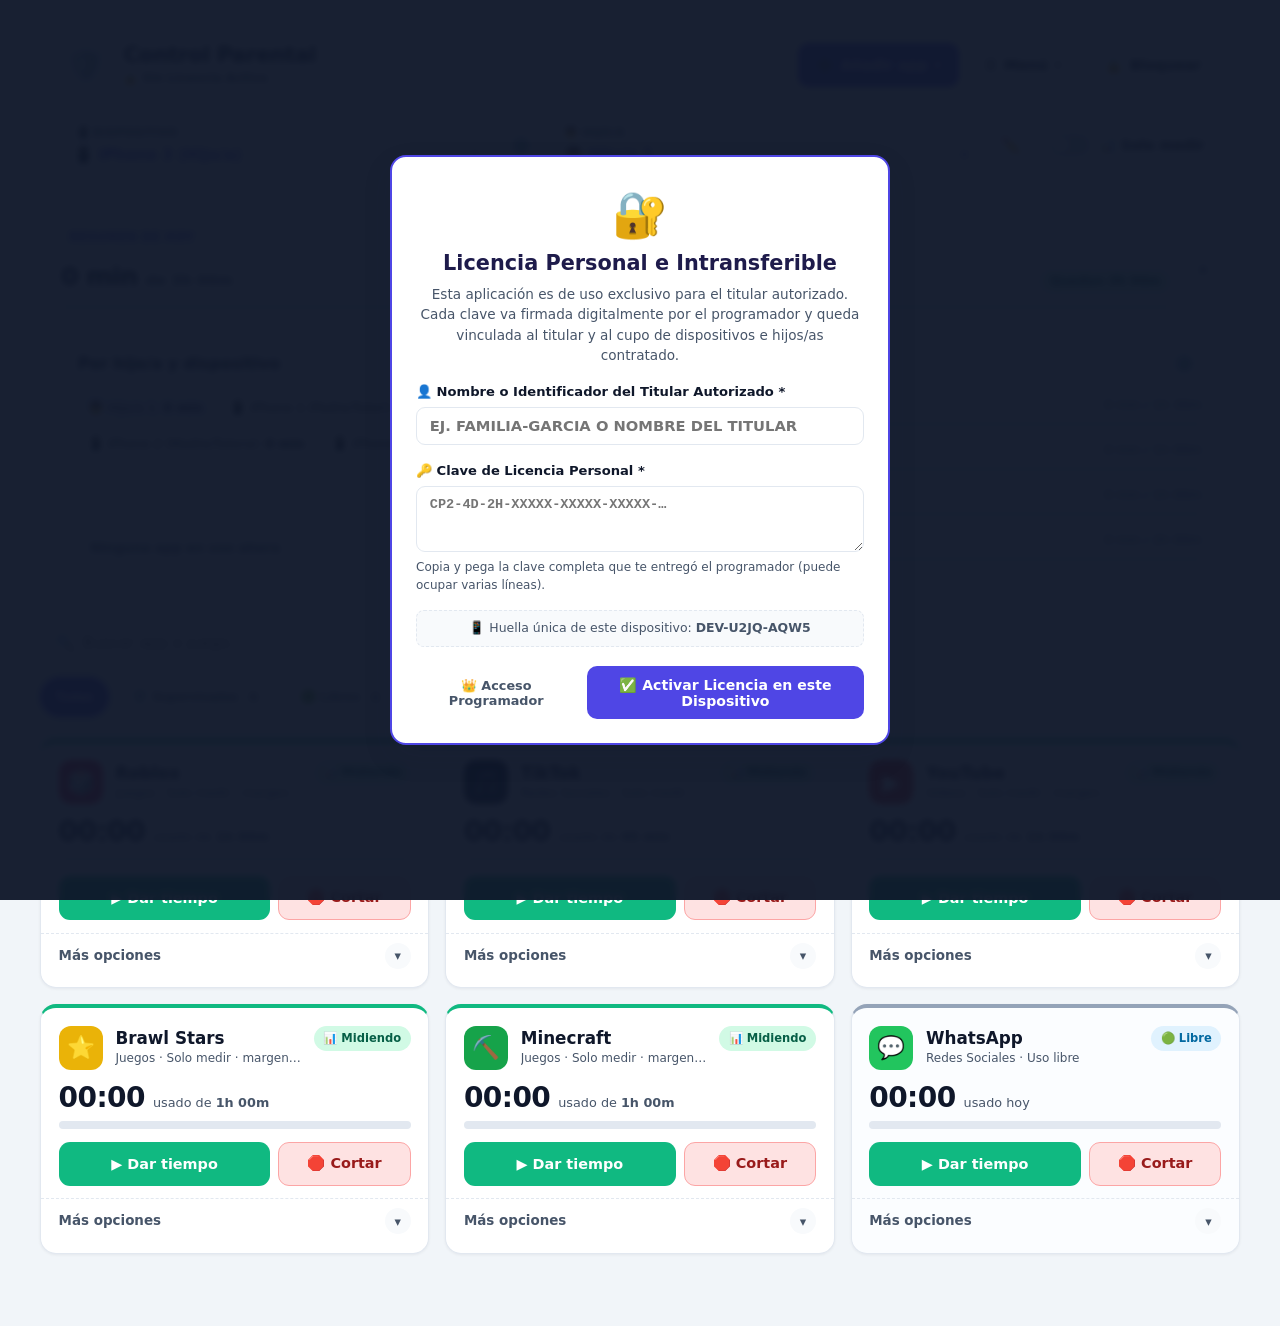
==== index.html @ 6cd36939 "Arquitectura 100% local: sin recursos externos, modo sin conexión y control de datos Co-Authored-By:" ====
<!DOCTYPE html>
<html lang="es">
<head>
  <meta charset="UTF-8" />
  <meta name="viewport" content="width=device-width, initial-scale=1.0, viewport-fit=cover" />
  <meta name="theme-color" content="#4f46e5" />
  <meta name="apple-mobile-web-app-capable" content="yes" />
  <meta name="apple-mobile-web-app-status-bar-style" content="black-translucent" />
  <meta name="apple-mobile-web-app-title" content="ControlParen" />
  <link rel="manifest" href="manifest.json" />
  <title>Control Parental — Gestión de Tiempo y Corte en Vivo Multi-Dispositivo</title>
  <!-- Sin fuentes ni recursos externos: la app no contacta con terceros al abrirse -->
  <link rel="stylesheet" href="styles.css" />
</head>
<body>
  <!-- PANTALLA DE BLOQUEO DE LICENCIA PERSONAL E INTRANSFERIBLE (Solo si no está activada) -->
  <div id="license-gate-overlay" class="modal-backdrop hidden" style="z-index: 500; background: rgba(15, 23, 42, 0.96);">
    <div class="modal-card" style="max-width: 500px; border: 2px solid #4f46e5;">
      <div style="text-align: center; margin-bottom: 1rem;">
        <div style="font-size: 2.8rem;">🔐</div>
        <h3 style="font-size: 1.3rem; color: #1e1b4b;">Licencia Personal e Intransferible</h3>
        <p class="subtitle" style="margin-top: 0.3rem;">
          Esta aplicación es de uso exclusivo para el titular autorizado. Cada clave va firmada digitalmente por el programador y queda vinculada al titular y al cupo de dispositivos e hijos/as contratado.
        </p>
      </div>

      <form id="form-activate-license">
        <div class="form-group">
          <label for="license-holder-input">👤 Nombre o Identificador del Titular Autorizado *</label>
          <input type="text" id="license-holder-input" required placeholder="Ej. FAMILIA-GARCIA o nombre del titular" style="font-weight: 700; text-transform: uppercase;" />
        </div>

        <div class="form-group">
          <label for="license-key-input">🔑 Clave de Licencia Personal *</label>
          <textarea id="license-key-input" required rows="3" placeholder="CP2-4D-2H-XXXXX-XXXXX-XXXXX-…" spellcheck="false" autocomplete="off" autocapitalize="characters" class="license-key-textarea"></textarea>
          <small class="help-text">Copia y pega la clave completa que te entregó el programador (puede ocupar varias líneas).</small>
        </div>

        <div class="license-device-id-box">
          <span>📱 Huella única de este dispositivo: <strong id="current-device-fingerprint">...</strong></span>
        </div>

        <p id="license-error-msg" class="error-text hidden" style="margin-top: 0.5rem; text-align: center;"></p>

        <div class="modal-actions" style="justify-content: space-between; margin-top: 1.2rem;">
          <button type="button" id="btn-open-dev-from-gate" class="btn btn-ghost btn-sm">👑 Acceso Programador</button>
          <button type="submit" class="btn btn-primary">✅ Activar Licencia en este Dispositivo</button>
        </div>
      </form>
    </div>
  </div>

  <!-- Alerta flotante cuando se acaba o se corta el tiempo -->
  <div id="alarm-banner" class="alarm-banner hidden">
    <div class="alarm-content">
      <span class="alarm-icon">⏰</span>
      <div>
        <strong id="alarm-title">¡Tiempo cortado!</strong>
        <p id="alarm-message">El tiempo asignado para esta aplicación ha finalizado.</p>
      </div>
    </div>
    <div class="alarm-actions">
      <button id="btn-alarm-bonus" class="btn btn-sm btn-light">+15 min extra</button>
      <button id="btn-alarm-dismiss" class="btn btn-sm btn-danger">Entendido</button>
    </div>
  </div>

  <div class="app-container">
    <!-- ===== CABECERA PRINCIPAL (marca + menús desplegables) ===== -->
    <header class="top-header">
      <div class="header-row">
        <div class="brand">
          <div class="brand-logo">🛡️</div>
          <div class="brand-text">
            <h1>Control Parental</h1>
            <span class="license-chip" id="license-status-pill">🔐 Licencia Activa</span>
          </div>
        </div>

        <div class="header-actions">
          <!-- Menú: Añadir apps -->
          <div class="dropdown">
            <button type="button" class="btn btn-primary dropdown-toggle" aria-haspopup="true" aria-expanded="false">
              <span>➕</span><span class="hide-xs">Añadir app</span><span class="caret">▾</span>
            </button>
            <div class="dropdown-menu" role="menu">
              <button type="button" id="btn-add-app" class="dropdown-item" role="menuitem">
                <span class="di-icon">➕</span>
                <span><strong>Añadir nueva app</strong><small>Cualquier app o juego, con margen propio</small></span>
              </button>
              <button type="button" id="btn-catalog" class="dropdown-item" role="menuitem">
                <span class="di-icon">🔥</span>
                <span><strong>Catálogo y tendencias</strong><small>Activa apps populares en un toque</small></span>
              </button>
            </div>
          </div>

          <!-- Menú: Familia y ajustes -->
          <div class="dropdown">
            <button type="button" class="btn btn-outline dropdown-toggle" aria-haspopup="true" aria-expanded="false" title="Familia, sincronización, licencias y guías">
              <span>☰</span><span class="hide-xs">Menú</span><span class="caret">▾</span>
            </button>
            <div class="dropdown-menu dropdown-menu-right" role="menu">
              <div class="dropdown-label">Familia</div>
              <button type="button" id="btn-manage-devices" class="dropdown-item" role="menuitem">
                <span class="di-icon">📲</span>
                <span><strong>Dispositivos</strong><small><span id="devices-count-badge">0/0</span> registrados</small></span>
              </button>
              <button type="button" id="child-profile-btn" class="dropdown-item" role="menuitem">
                <span class="di-icon">👦</span>
                <span><strong>Hijos/as y PIN parental</strong><small><span id="children-count-badge">1/1</span> perfiles</small></span>
              </button>
              <button type="button" id="btn-family-sync" class="dropdown-item" role="menuitem">
                <span class="di-icon">🔗</span>
                <span><strong>Sincronizar familia</strong><small><span id="sync-code-badge">Solo este dispositivo</span></small></span>
              </button>
              <button type="button" id="btn-privacy" class="dropdown-item" role="menuitem">
                <span class="di-icon">🔒</span>
                <span><strong>Privacidad y mis datos</strong><small>Copia de seguridad, importar o borrar</small></span>
              </button>
              <div class="dropdown-divider"></div>
              <div class="dropdown-label">Guías</div>
              <a href="GUIA-IPHONE-IPAD-PASO-A-PASO.html" class="dropdown-item" role="menuitem">
                <span class="di-icon">🍏</span><span><strong>Guía iPhone / iPad</strong></span>
              </a>
              <a href="GUIA-ANDROID-MOVILES-Y-TABLETS.html" class="dropdown-item" role="menuitem">
                <span class="di-icon">🤖</span><span><strong>Guía Android / Tablets</strong></span>
              </a>
              <div class="dropdown-divider"></div>
              <button type="button" id="btn-dev-license-panel" class="dropdown-item" role="menuitem">
                <span class="di-icon">👑</span>
                <span><strong>Licencias</strong><small>Panel del programador</small></span>
              </button>
            </div>
          </div>

          <!-- Modo Padre / Hijo (PIN) -->
          <button id="btn-lock-mode" type="button" class="btn btn-outline btn-lock" title="Bloquear el panel con PIN para que solo padre/madre/tutor pueda hacer cambios">
            <span id="lock-icon">🔓</span>
            <span id="lock-text" class="hide-xs">Bloquear</span>
          </button>
        </div>
      </div>

      <!-- Barra de contexto: quién usa qué dispositivo y modo global -->
      <div class="context-bar">
        <label class="context-field" title="Dispositivo en el que se está usando o registrando la actividad">
          <span class="context-label">📲 Dispositivo</span>
          <span class="select-wrap">
            <select id="active-device-select" class="context-select"></select>
          </span>
        </label>
        <button type="button" id="btn-quick-add-device" class="btn-icon context-icon-btn" title="Gestionar dispositivos de la familia" aria-label="Gestionar dispositivos">⚙️</button>

        <label class="context-field" title="Hijo o hija al que se le está dando el tiempo ahora">
          <span class="context-label">👦 Hijo/a</span>
          <span class="select-wrap">
            <select id="active-child-select" class="context-select"></select>
          </span>
        </label>
        <button type="button" id="btn-quick-manage-children" class="btn-icon context-icon-btn" title="Gestionar hijos/as y PIN parental" aria-label="Gestionar hijos/as">✏️</button>

        <button id="btn-silent-mode" type="button" class="mode-switch" role="switch" aria-checked="true" title="Alternar entre solo medir el tiempo o cortar automáticamente al llegar al margen">
          <span class="mode-switch-track"><span class="mode-switch-thumb"></span></span>
          <span class="mode-switch-text">
            <span id="silent-icon">📊</span>
            <span id="silent-text">Solo medir</span>
          </span>
        </button>
      </div>
    </header>

    <!-- ===== RESUMEN DE HOY (panel plegable) ===== -->
    <details class="panel summary-panel" id="summary-panel" open>
      <summary class="panel-summary">
        <div class="panel-summary-main">
          <span class="badge-tag">Resumen de hoy</span>
          <div class="panel-summary-metrics">
            <strong id="global-used-time" class="metric-value">0 min</strong>
            <span class="metric-of">de <span id="global-limit-time">3h 00m</span></span>
            <span id="global-remaining-time" class="remaining-chip">Quedan 3h 00m</span>
          </div>
          <div class="progress-track lg">
            <div id="global-progress-bar" class="progress-fill" style="width: 0%"></div>
          </div>
        </div>
        <span class="panel-chevron" aria-hidden="true">▾</span>
      </summary>

      <div class="panel-body summary-grid">
        <div class="summary-card">
          <div class="summary-header">
            <h2>Por hijo/a y dispositivo</h2>
            <button id="btn-edit-global-limit" class="btn-icon" title="Configurar margen diario global" aria-label="Configurar margen diario">⚙️</button>
          </div>
          <div class="device-breakdown-pills" id="global-devices-breakdown"></div>
          <div class="summary-footer">
            <span id="active-timers-indicator" class="status-pill">Ninguna app en uso ahora</span>
            <button id="btn-reset-day" class="btn-link">🔄 Reiniciar contadores de hoy</button>
          </div>
        </div>

        <div class="summary-card">
          <div class="summary-header">
            <h2>Por categoría</h2>
            <button id="btn-edit-categories" class="btn-icon" title="Editar márgenes por categoría" aria-label="Editar márgenes por categoría">⚙️</button>
          </div>
          <div id="category-bars-container" class="category-bars"></div>
        </div>
      </div>
    </details>

    <!-- Barra de Filtros y Búsqueda -->
    <section class="toolbar">
      <div class="search-box">
        <span aria-hidden="true">🔍</span>
        <input type="search" id="search-input" placeholder="Buscar app o juego..." aria-label="Buscar app o juego" />
      </div>

      <div class="category-tabs" id="category-tabs" role="tablist">
        <button class="tab-btn active" data-category="all">Todas</button>
        <button class="tab-btn" data-category="controlled">🛡️ Supervisadas <span class="tab-count" id="count-controlled">0</span></button>
        <button class="tab-btn" data-category="uncontrolled">🟢 Libres <span class="tab-count" id="count-uncontrolled">0</span></button>
        <button class="tab-btn" data-category="Juegos">🎮 Juegos</button>
        <button class="tab-btn" data-category="Redes Sociales">💬 Redes</button>
        <button class="tab-btn" data-category="Videos">📺 Vídeos</button>
        <button class="tab-btn" data-category="Educación">📚 Educación</button>
      </div>
    </section>

    <!-- Cuadrícula de Aplicaciones y Juegos -->
    <main id="apps-grid" class="apps-grid">
      <!-- Tarjetas generadas dinámicamente -->
    </main>
  </div>

  <!-- MODAL: Gestionar Todos los Dispositivos de la Familia (Ej. 3 iPhones y 6 iPads) -->
  <div id="modal-devices" class="modal-backdrop hidden">
    <div class="modal-card modal-lg">
      <div class="modal-header">
        <div>
          <h3>📲 Dispositivos de la Familia (iPhones, iPads, Tablets y PCs)</h3>
          <p class="subtitle">Añade todos los dispositivos susceptibles de ser utilizados en casa (por ejemplo, 3 iPhones y 6 iPads) para medir y cortar el tiempo en cualquiera de ellos.</p>
        </div>
        <button class="modal-close" data-close="modal-devices">✕</button>
      </div>

      <form id="form-add-device" class="form-row" style="align-items: flex-end; margin-bottom: 1rem;">
        <div class="form-group flex-1" style="margin-bottom:0;">
          <label for="new-device-name">Nombre del nuevo dispositivo</label>
          <input type="text" id="new-device-name" required placeholder="Ej. Móvil Samsung, Tablet Xiaomi, iPad 4, iPhone..." />
        </div>
        <div class="form-group" style="width: 210px; margin-bottom:0;">
          <label for="new-device-type">Tipo de Dispositivo</label>
          <select id="new-device-type">
            <option value="iPad">📲 iPad (Apple)</option>
            <option value="iPhone">📱 iPhone (Apple)</option>
            <option value="Móvil Android">🤖 Móvil Android (Samsung, Xiaomi...)</option>
            <option value="Tablet Android">📲 Tablet Android (Lenovo, Samsung...)</option>
            <option value="PC">💻 Ordenador / Chromebook</option>
          </select>
        </div>
        <button type="submit" class="btn btn-primary">➕ Añadir Dispositivo</button>
      </form>

      <div style="margin-bottom: 0.75rem;">
        <button type="button" id="btn-preset-3iphone-6ipad" class="btn btn-sm btn-secondary">
          ⚡ Cargar plantilla rápida: 3 iPhones + 6 iPads (9 dispositivos)
        </button>
      </div>

      <div id="devices-manager-list" class="catalog-list" style="max-height: 45vh;">
        <!-- Renderizado por JS -->
      </div>

      <div class="modal-actions">
        <button type="button" class="btn btn-primary" data-close="modal-devices">Listo</button>
      </div>
    </div>
  </div>

  <!-- MODAL: Catálogo de Apps y Nuevas Aplicaciones en Tendencia -->
  <div id="modal-catalog" class="modal-backdrop hidden">
    <div class="modal-card modal-lg">
      <div class="modal-header">
        <div>
          <h3>🔥 Catálogo de Aplicaciones y Nuevas Tendencias</h3>
          <p class="subtitle">Activa las aplicaciones que usen tus hijos o añade en el acto cualquier <strong>nueva aplicación o juego que se ponga de moda</strong>.</p>
        </div>
        <button class="modal-close" data-close="modal-catalog">✕</button>
      </div>

      <!-- Formulario directo para añadir cualquier nueva app en tendencia sin salir del catálogo -->
      <form id="form-quick-trend-app" style="background:#eef2ff; border:1px solid #c7d2fe; padding:0.85rem 1rem; border-radius:12px; margin-bottom:1rem;">
        <label style="color:#1e1b4b; display:block; margin-bottom:0.4rem;">🚀 ¿Ha salido una nueva App o Juego en tendencia? Añádelo aquí al instante:</label>
        <div class="form-row" style="flex-wrap:wrap; align-items:center;">
          <input type="text" id="trend-app-name" class="flex-1" required placeholder="Nombre de la nueva app o juego en tendencia..." style="background:#fff; min-width:180px;" />
          <input type="text" id="trend-app-icon" value="🔥" maxlength="4" style="width:60px; text-align:center; background:#fff;" title="Icono o Emoji" />
          <select id="trend-app-cat" style="background:#fff;">
            <option value="Juegos">🎮 Juegos</option>
            <option value="Redes Sociales">💬 Redes Sociales</option>
            <option value="Videos">📺 Videos / Streaming</option>
            <option value="Educación">📚 Educación / Otros</option>
          </select>
          <input type="number" id="trend-app-limit" value="60" min="5" max="720" style="width:85px; background:#fff;" title="Margen en minutos" />
          <button type="submit" class="btn btn-primary">➕ Añadir Tendencia</button>
        </div>
      </form>

      <div id="catalog-list" class="catalog-list">
        <!-- Generado dinámicamente por JS -->
      </div>

      <div class="modal-actions">
        <button type="button" class="btn btn-outline" id="btn-catalog-custom">⚙️ Añadir con opciones avanzadas</button>
        <button type="button" class="btn btn-primary" data-close="modal-catalog">Listo</button>
      </div>
    </div>
  </div>

  <!-- MODAL: Agregar / Editar Aplicación (incluyendo Nuevas Apps en Tendencia) -->
  <div id="modal-app" class="modal-backdrop hidden">
    <div class="modal-card">
      <div class="modal-header">
        <h3 id="modal-app-title">Añadir Aplicación o Nueva Tendencia</h3>
        <button class="modal-close" data-close="modal-app">✕</button>
      </div>

      <form id="form-app">
        <input type="hidden" id="app-id-input" />

        <!-- Plantillas rápidas de apps populares y en tendencia -->
        <div id="quick-presets-section" class="form-group">
          <label>🔥 Apps populares y en tendencia (o escribe debajo cualquier app nueva)</label>
          <div class="preset-chips" id="preset-chips">
            <button type="button" class="chip" data-name="TikTok" data-cat="Redes Sociales" data-icon="🎵" data-color="#0f172a">🎵 TikTok</button>
            <button type="button" class="chip" data-name="Roblox" data-cat="Juegos" data-icon="🎲" data-color="#e11d48">🎲 Roblox</button>
            <button type="button" class="chip" data-name="YouTube" data-cat="Videos" data-icon="▶️" data-color="#dc2626">▶️ YouTube</button>
            <button type="button" class="chip" data-name="Brawl Stars" data-cat="Juegos" data-icon="⭐" data-color="#eab308">⭐ Brawl Stars</button>
            <button type="button" class="chip" data-name="WhatsApp" data-cat="Redes Sociales" data-icon="💬" data-color="#22c55e">💬 WhatsApp</button>
            <button type="button" class="chip" data-name="Instagram" data-cat="Redes Sociales" data-icon="📸" data-color="#db2777">📸 Instagram</button>
            <button type="button" class="chip" data-name="Minecraft" data-cat="Juegos" data-icon="⛏️" data-color="#16a34a">⛏️ Minecraft</button>
            <button type="button" class="chip" data-name="Fortnite" data-cat="Juegos" data-icon="🏆" data-color="#7c3aed">🏆 Fortnite</button>
            <button type="button" class="chip" data-name="Clash Royale" data-cat="Juegos" data-icon="👑" data-color="#2563eb">👑 Clash Royale</button>
            <button type="button" class="chip" data-name="Stumble Guys" data-cat="Juegos" data-icon="🏃" data-color="#f97316">🏃 Stumble Guys</button>
            <button type="button" class="chip" data-name="Pokémon TCG Pocket" data-cat="Juegos" data-icon="🃏" data-color="#eab308">🃏 Pokémon Pocket</button>
            <button type="button" class="chip" data-name="Snapchat" data-cat="Redes Sociales" data-icon="👻" data-color="#ca8a04">👻 Snapchat</button>
            <button type="button" class="chip" data-name="BeReal" data-cat="Redes Sociales" data-icon="📷" data-color="#1e293b">📷 BeReal</button>
            <button type="button" class="chip" data-name="CapCut" data-cat="Videos" data-icon="✂️" data-color="#0f172a">✂️ CapCut</button>
            <button type="button" class="chip" data-name="Twitch" data-cat="Videos" data-icon="🟣" data-color="#9333ea">🟣 Twitch</button>
            <button type="button" class="chip" data-name="Kick" data-cat="Videos" data-icon="🟢" data-color="#16a34a">🟢 Kick</button>
            <button type="button" class="chip" data-name="Discord" data-cat="Redes Sociales" data-icon="🎧" data-color="#4f46e5">🎧 Discord</button>
            <button type="button" class="chip" data-name="Netflix" data-cat="Videos" data-icon="🎬" data-color="#b91c1c">🎬 Netflix</button>
          </div>
        </div>

        <div class="form-row">
          <div class="form-group flex-1">
            <label for="app-name-input">Nombre de la App o Juego (cualquier app existente o nueva) *</label>
            <input type="text" id="app-name-input" required placeholder="Escribe el nombre de cualquier aplicación..." />
          </div>
          <div class="form-group" style="width: 110px;">
            <label for="app-icon-input">Icono / Emoji</label>
            <input type="text" id="app-icon-input" value="🔥" maxlength="4" style="text-align:center; font-size: 1.25rem;" />
          </div>
        </div>

        <div class="form-row">
          <div class="form-group flex-1">
            <label for="app-category-input">Categoría</label>
            <select id="app-category-input">
              <option value="Juegos">🎮 Juegos</option>
              <option value="Redes Sociales">💬 Redes Sociales</option>
              <option value="Videos">📺 Videos y Streaming</option>
              <option value="Educación">📚 Educación / Otros</option>
            </select>
          </div>
          <div class="form-group" style="width: 110px;">
            <label for="app-color-input">Color</label>
            <input type="color" id="app-color-input" value="#4f46e5" />
          </div>
        </div>

        <!-- Selector de si se controla o no -->
        <div class="form-group">
          <label>Modo de Supervisión para esta App</label>
          <div class="control-mode-selector">
            <label class="mode-option">
              <input type="radio" name="app-controlled-mode" id="mode-controlled-yes" value="true" checked />
              <div>
                <strong>🛡️ Supervisar con margen de tiempo</strong>
                <span>Permite medir, fijar margen (ej. 1h) y cortar cuando quieras (ej. a los 40m)</span>
              </div>
            </label>
            <label class="mode-option">
              <input type="radio" name="app-controlled-mode" id="mode-controlled-no" value="false" />
              <div>
                <strong>🟢 Uso libre (solo medir tiempo)</strong>
                <span>Mide el tiempo informativo sin aplicar cortes</span>
              </div>
            </label>
          </div>
        </div>

        <div class="form-group" id="limit-field-wrapper">
          <label for="app-limit-input">Margen de Tiempo Diario Inicial (en minutos) *</label>
          <div class="limit-input-group">
            <input type="number" id="app-limit-input" min="1" max="720" step="1" value="60" required />
            <div class="quick-time-btns">
              <button type="button" class="btn-pill" data-mins="15">15m</button>
              <button type="button" class="btn-pill" data-mins="30">30m</button>
              <button type="button" class="btn-pill" data-mins="40">40m</button>
              <button type="button" class="btn-pill" data-mins="45">45m</button>
              <button type="button" class="btn-pill" data-mins="60">1h (60m)</button>
              <button type="button" class="btn-pill" data-mins="90">1h 30m</button>
              <button type="button" class="btn-pill" data-mins="120">2h</button>
            </div>
          </div>
        </div>

        <div class="form-group">
          <label for="app-notes-input">Notas o reglas familiares para esta app (opcional)</label>
          <input type="text" id="app-notes-input" placeholder="Ej. Nueva app en tendencia / Solo tras terminar tareas" />
        </div>

        <div class="modal-actions">
          <button type="button" class="btn btn-ghost" data-close="modal-app">Cancelar</button>
          <button type="submit" class="btn btn-primary">Guardar Aplicación</button>
        </div>
      </form>
    </div>
  </div>

  <!-- MODAL: Configurar Límites de Categorías y Global -->
  <div id="modal-limits" class="modal-backdrop hidden">
    <div class="modal-card">
      <div class="modal-header">
        <h3>Configurar Márgenes Diarios Globales y por Categoría</h3>
        <button class="modal-close" data-close="modal-limits">✕</button>
      </div>

      <form id="form-limits">
        <div class="form-group">
          <label for="global-limit-input">🌐 Margen Total Diario de Referencia (minutos)</label>
          <input type="number" id="global-limit-input" min="15" max="1440" step="15" required />
        </div>

        <hr class="divider" />
        <p class="section-desc">Márgenes diarios por categoría (en minutos):</p>

        <div class="form-row">
          <div class="form-group flex-1">
            <label for="cat-limit-juegos">🎮 Juegos (min)</label>
            <input type="number" id="cat-limit-juegos" min="0" max="1440" step="15" required />
          </div>
          <div class="form-group flex-1">
            <label for="cat-limit-redes">💬 Redes Sociales (min)</label>
            <input type="number" id="cat-limit-redes" min="0" max="1440" step="15" required />
          </div>
        </div>

        <div class="form-row">
          <div class="form-group flex-1">
            <label for="cat-limit-videos">📺 Videos y Streaming (min)</label>
            <input type="number" id="cat-limit-videos" min="0" max="1440" step="15" required />
          </div>
          <div class="form-group flex-1">
            <label for="cat-limit-educacion">📚 Educación / Otros (min)</label>
            <input type="number" id="cat-limit-educacion" min="0" max="1440" step="15" required />
          </div>
        </div>

        <div class="modal-actions">
          <button type="button" class="btn btn-ghost" data-close="modal-limits">Cancelar</button>
          <button type="submit" class="btn btn-primary">Guardar Márgenes</button>
        </div>
      </form>
    </div>
  </div>

  <!-- MODAL: Perfiles de Hijos/as Autorizados (1 o varios hijos según licencia) y PIN Parental -->
  <div id="modal-profile" class="modal-backdrop hidden">
    <div class="modal-card modal-lg">
      <div class="modal-header">
        <div>
          <h3>👦👧 Hijos/as Autorizados en la Licencia y PIN Parental</h3>
          <p class="subtitle">Si tienes uno o varios hijos en casa, selecciona o añade a cada hijo/a (según el cupo contratado en tu licencia) para saber exactamente <strong>a quién le estás dejando el tiempo de juego o acceso</strong>.</p>
        </div>
        <button class="modal-close" data-close="modal-profile">✕</button>
      </div>

      <!-- Cupo de hijos de la licencia -->
      <div id="children-quota-banner" style="background:#eef2ff; border:1px solid #c7d2fe; border-radius:10px; padding:0.65rem 0.9rem; margin-bottom:0.9rem; font-size:0.86rem; color:#1e1b4b;">
        <!-- Renderizado por JS -->
      </div>

      <!-- Lista de hijos/as registrados en la familia -->
      <div id="children-manager-list" class="catalog-list" style="max-height: 220px; margin-bottom: 1rem;">
        <!-- Renderizado por JS -->
      </div>

      <form id="form-profile" style="background:#f8fafc; border:1px solid #e2e8f0; border-radius:12px; padding:0.9rem;">
        <input type="hidden" id="profile-child-id-input" />
        <label id="form-profile-mode-title" style="color:#1e293b; font-weight:700; display:block; margin-bottom:0.5rem;">✏️ Editar Hijo/a Seleccionado o Añadir Nuevo Hijo/a:</label>
        <div class="form-row">
          <div class="form-group flex-1">
            <label for="profile-name-input">Nombre del hijo o hija *</label>
            <input type="text" id="profile-name-input" required placeholder="Ej. Mateo, Sofía, Lucas..." />
          </div>
          <div class="form-group" style="width: 140px;">
            <label for="profile-age-input">Edad (opcional)</label>
            <input type="text" id="profile-age-input" placeholder="Cualquier edad" />
          </div>
        </div>

        <div class="form-group">
          <label>Icono / Avatar del hijo o hija</label>
          <div class="avatar-picker" id="avatar-picker">
            <button type="button" class="avatar-opt selected" data-avatar="👦">👦</button>
            <button type="button" class="avatar-opt" data-avatar="👧">👧</button>
            <button type="button" class="avatar-opt" data-avatar="🧒">🧒</button>
            <button type="button" class="avatar-opt" data-avatar="👶">👶</button>
            <button type="button" class="avatar-opt" data-avatar="🧑">🧑</button>
            <button type="button" class="avatar-opt" data-avatar="🚀">🚀</button>
          </div>
        </div>

        <div class="form-group">
          <label for="profile-pin-input">PIN Parental de Padre/Madre/Tutor (4 dígitos)</label>
          <input type="password" id="profile-pin-input" maxlength="4" pattern="\d{4}" placeholder="1234" required />
          <small class="help-text">Protege la aplicación para que ninguno de los hijos pueda quitar un corte ni cambiar márgenes.</small>
        </div>

        <div class="modal-actions" style="justify-content: space-between; flex-wrap: wrap;">
          <button type="button" id="btn-new-child-profile" class="btn btn-secondary">➕ Añadir Otro Hijo/a</button>
          <div style="display:flex; gap:0.5rem;">
            <button type="button" class="btn btn-ghost" data-close="modal-profile">Cerrar</button>
            <button type="submit" class="btn btn-primary">💾 Guardar Hijo/a y PIN</button>
          </div>
        </div>
      </form>
    </div>
  </div>

  <!-- MODAL: Ingresar PIN Parental -->
  <div id="modal-pin" class="modal-backdrop hidden">
    <div class="modal-card modal-sm">
      <div class="modal-header">
        <h3>🔒 Desbloquear Modo Padre/Madre</h3>
        <button class="modal-close" data-close="modal-pin">✕</button>
      </div>
      <form id="form-pin">
        <p class="section-desc">Ingresa tu PIN parental de 4 dígitos para modificar tiempos, cortar o desbloquear.</p>
        <div class="form-group">
          <input type="password" id="unlock-pin-input" maxlength="4" placeholder="••••" class="pin-display-input" required />
          <p id="pin-error-msg" class="error-text hidden">PIN incorrecto. Intenta de nuevo.</p>
        </div>
        <div class="modal-actions">
          <button type="button" class="btn btn-ghost" data-close="modal-pin">Cancelar</button>
          <button type="submit" class="btn btn-primary">Desbloquear</button>
        </div>
      </form>
    </div>
  </div>

  <!-- MODAL: Sincronización Familiar Multi-Dispositivo (Todos los iPhones e iPads de la casa) -->
  <div id="modal-family-sync" class="modal-backdrop hidden">
    <div class="modal-card modal-lg">
      <div class="modal-header">
        <div>
          <h3>👨‍👩‍👧‍👦 Conectar Todos los iPhones, iPads y Dispositivos de la Familia</h3>
          <p class="subtitle">Sincroniza en tiempo real todos los dispositivos de tu familia. Todo lo que se envía va <strong>cifrado de extremo a extremo</strong> (AES-256-GCM) con vuestro código familiar.</p>
        </div>
        <button class="modal-close" data-close="modal-family-sync">✕</button>
      </div>

      <div class="sync-box-panel">
        <div class="form-group">
          <label for="family-sync-code-input">🔑 Código secreto de tu familia (el mismo en todos los dispositivos de casa)</label>
          <div class="form-row" style="align-items:center; flex-wrap:wrap;">
            <input type="text" id="family-sync-code-input" class="flex-1" placeholder="Pulsa 🎲 para crear uno seguro" autocomplete="off" spellcheck="false" style="font-weight:700; text-transform:uppercase; font-family:monospace; min-width:200px;" />
            <button type="button" id="btn-generate-sync-code" class="btn btn-secondary" title="Crear un código aleatorio imposible de adivinar">🎲 Generar código seguro</button>
            <button type="button" id="btn-copy-sync-code" class="btn btn-ghost" title="Copiar el código para escribirlo en los demás dispositivos">📋 Copiar</button>
          </div>
          <div id="sync-code-strength" class="sync-strength"></div>
          <div class="form-row" style="align-items:center; flex-wrap:wrap; margin-top:0.35rem;">
            <button type="button" id="btn-save-sync-code" class="btn btn-primary">🔗 Conectar este dispositivo</button>
            <button type="button" id="btn-sync-now" class="btn btn-secondary">🔄 Sincronizar ahora</button>
            <button type="button" id="btn-disconnect-sync" class="btn btn-ghost">⏏️ Desconectar</button>
          </div>
          <small class="help-text" id="sync-status-msg">Los dispositivos con el mismo código comparten los tiempos y reciben los cortes al instante. Nadie sin el código puede leer ni enviar datos (tampoco el programador).</small>

          <details class="sync-advanced">
            <summary>⚙️ Servidor de retransmisión (opcional, avanzado)</summary>
            <p class="help-text">La sincronización es <strong>opcional y la gestionáis vosotros</strong>. Los mensajes, siempre cifrados, pasan por un servidor de retransmisión efímero compatible con <em>ntfy</em> (por defecto el servicio público y gratuito <code>https://ntfy.sh</code>, que borra los mensajes en unas horas). Si lo preferís, podéis usar vuestro propio servidor ntfy. Ningún dato pasa por servidores del programador.</p>
            <div class="form-row" style="align-items:center; flex-wrap:wrap;">
              <input type="url" id="sync-relay-input" class="flex-1" placeholder="https://ntfy.sh" autocomplete="off" spellcheck="false" style="min-width:200px;" />
              <button type="button" id="btn-save-relay" class="btn btn-secondary">Guardar servidor</button>
            </div>
            <small class="help-text">Debe empezar por <code>https://</code>. Todos los dispositivos de la familia deben usar el mismo servidor.</small>
          </details>
        </div>

        <hr class="divider" />

        <div class="form-group">
          <label>⚡ Enlaces de Automatización para cada iPhone o iPad</label>
          <p class="help-text">Selecciona la aplicación y el dispositivo concreto (por ejemplo, <em>iPad 1</em>, <em>iPad 2</em>, <em>iPhone Hijo</em>...) para obtener su enlace directo de inicio y parada automática:</p>
          <div class="form-row" style="margin-top:0.4rem;">
            <select id="shortcut-app-select" class="flex-1"></select>
            <select id="shortcut-device-select" style="width:190px;"></select>
          </div>
          <div class="shortcut-urls-box">
            <div class="shortcut-url-item">
              <span>▶️ <strong>Al abrir la app en ese dispositivo:</strong></span>
              <input type="text" id="shortcut-url-start" readonly onclick="this.select()" />
            </div>
            <div class="shortcut-url-item">
              <span>⏹️ <strong>Al cerrar la app en ese dispositivo:</strong></span>
              <input type="text" id="shortcut-url-stop" readonly onclick="this.select()" />
            </div>
          </div>
        </div>
      </div>

      <div class="modal-actions">
        <button type="button" class="btn btn-primary" data-close="modal-family-sync">Listo</button>
      </div>
    </div>
  </div>

  <!-- MODAL: Privacidad y datos (los datos son 100% del usuario y viven en su dispositivo) -->
  <div id="modal-privacy" class="modal-backdrop hidden">
    <div class="modal-card modal-lg">
      <div class="modal-header">
        <div>
          <h3>🔒 Privacidad y mis datos</h3>
          <p class="subtitle">Esta app es completamente tuya y funciona en tus dispositivos.</p>
        </div>
        <button class="modal-close" data-close="modal-privacy">✕</button>
      </div>

      <ul class="privacy-list">
        <li>📱 <strong>Todo se guarda solo en este dispositivo</strong> (almacenamiento interno del navegador): perfiles de hijos/as, tiempos, márgenes y configuración.</li>
        <li>🚫 <strong>Sin cuentas, sin servidores del programador, sin publicidad ni analíticas.</strong> El programador no recibe, no almacena y no puede ver ningún dato tuyo.</li>
        <li>🔗 <strong>Sincronización opcional y bajo tu control:</strong> solo si la activas, y siempre cifrada con el código secreto de tu familia a través de un canal de retransmisión efímero que tú eliges.</li>
        <li>✈️ <strong>Funciona sin conexión</strong> una vez instalada en la pantalla de inicio.</li>
        <li>🧹 <strong>Tú decides:</strong> puedes guardar una copia, pasarla a otro dispositivo o borrarlo todo cuando quieras. Si borras los datos del navegador sin copia, no se pueden recuperar (nadie más los tiene).</li>
      </ul>

      <div class="privacy-actions">
        <div class="privacy-action">
          <strong>💾 Guardar copia de seguridad</strong>
          <small>Descarga un archivo con todos tus datos para guardarlo donde quieras.</small>
          <button type="button" id="btn-export-data" class="btn btn-primary">Descargar copia</button>
        </div>
        <div class="privacy-action">
          <strong>📥 Restaurar una copia</strong>
          <small>Carga un archivo de copia guardado antes (sustituye los datos de este dispositivo).</small>
          <label class="btn btn-secondary file-btn">Elegir archivo…<input type="file" id="input-import-data" accept=".json,application/json" hidden /></label>
        </div>
        <div class="privacy-action danger">
          <strong>🗑️ Borrar todos los datos de este dispositivo</strong>
          <small>Elimina perfiles, tiempos, configuración y licencia de este dispositivo.</small>
          <button type="button" id="btn-wipe-data" class="btn btn-danger">Borrar todo</button>
        </div>
      </div>
      <p id="privacy-status" class="help-text" style="margin-top:0.75rem;"></p>

      <div class="modal-actions">
        <button type="button" class="btn btn-primary" data-close="modal-privacy">Listo</button>
      </div>
    </div>
  </div>

  <!-- MODAL: PANEL DEL PROGRAMADOR — Estado de la licencia (las claves se generan fuera de la app) -->
  <div id="modal-dev-licenses" class="modal-backdrop hidden">
    <div class="modal-card modal-lg">
      <div class="modal-header">
        <div>
          <h3>👑 Panel del Programador — Licencias</h3>
          <p class="subtitle">Consulta el estado de la licencia de este dispositivo. Las claves firmadas se crean con tu herramienta privada.</p>
        </div>
        <button class="modal-close" data-close="modal-dev-licenses">✕</button>
      </div>

      <!-- Paso 1: Desbloqueo de Programador -->
      <div id="dev-auth-section" class="form-group" style="background:#f8fafc; padding:1rem; border-radius:12px; border:1px solid #cbd5e1;">
        <label for="dev-master-password-input">🔒 Contraseña Maestra del Programador</label>
        <div class="form-row">
          <input type="password" id="dev-master-password-input" class="flex-1" placeholder="Ingresa tu clave de programador..." />
          <button type="button" id="btn-unlock-dev-panel" class="btn btn-primary">Acceder</button>
        </div>
        <p id="dev-auth-error" class="error-text hidden">Contraseña de programador incorrecta.</p>
      </div>

      <!-- Paso 2: Estado de la licencia (las claves se generan FUERA de la app) -->
      <div id="dev-generator-section" class="hidden">
        <div class="ios-native-callout" style="margin-bottom: 0.85rem;">
          <strong>🛡️ Licencias con firma digital ECDSA P-256</strong>
          <p>Por seguridad, <strong>esta app ya no puede generar claves</strong>: solo contiene la clave pública, que sirve para comprobarlas pero no para crearlas. Las claves para tus clientes se generan en tu ordenador con la herramienta privada <code>PROGRAMADOR-PRIVADO/GENERADOR-LICENCIAS.html</code>, que nunca se entrega a los clientes.</p>
        </div>

        <div class="form-group">
          <label>Estado de Licencia en este Dispositivo Actual</label>
          <div id="current-license-summary-box" style="font-size:0.84rem; background:#f8fafc; padding:0.75rem; border-radius:8px; border:1px solid #cbd5e1;"></div>
          <div style="margin-top:0.5rem;">
            <button type="button" id="btn-lock-license-test" class="btn btn-sm btn-outline">🔒 Cerrar licencia actual (Probar pantalla de bloqueo de cliente nuevo)</button>
          </div>
        </div>
      </div>

      <div class="modal-actions">
        <button type="button" class="btn btn-ghost" data-close="modal-dev-licenses">Cerrar</button>
      </div>
    </div>
  </div>

  <!-- Pantalla de Bloqueo cuando el Padre/Madre corta el tiempo en directo o se alcanza el minuto de corte -->
  <div id="live-cut-overlay" class="modal-backdrop hidden" style="z-index: 350; background: rgba(127, 29, 29, 0.92);">
    <div class="modal-card modal-sm" style="text-align: center; border: 3px solid #ef4444;">
      <div style="font-size: 3.2rem; margin-bottom: 0.4rem;">🛑</div>
      <h3 id="live-cut-title" style="font-size: 1.35rem; color: #991b1b;">¡Tiempo Cortado!</h3>
      <p id="live-cut-msg" class="section-desc" style="margin-top: 0.5rem; color: #1e293b; font-weight: 500;">
        Tus padres han finalizado el tiempo de uso para esta aplicación.
      </p>
      <div style="background: #fef2f2; border: 1px solid #fecaca; border-radius: 10px; padding: 0.75rem; margin: 0.9rem 0; font-size: 0.85rem; color: #7f1d1d;">
        <div>Tiempo utilizado hoy: <strong id="live-cut-used">40 min</strong></div>
        <div id="live-cut-reason" style="margin-top: 0.25rem; font-weight: 700;">Corte aplicado</div>
      </div>
      <div class="form-group" style="margin-top: 0.75rem;">
        <label for="live-cut-pin-input">PIN Parental para desbloquear o dar más margen</label>
        <input type="password" id="live-cut-pin-input" maxlength="4" placeholder="••••" class="pin-display-input" />
        <p id="live-cut-pin-error" class="error-text hidden">PIN incorrecto.</p>
      </div>
      <div class="modal-actions" style="justify-content: center; flex-wrap: wrap;">
        <button type="button" id="btn-live-cut-unlock" class="btn btn-primary">🔓 Desbloquear (+15 min)</button>
        <button type="button" id="btn-live-cut-close-parent" class="btn btn-outline">Cerrar aviso</button>
      </div>
    </div>
  </div>

  <!-- MODAL: Programar Corte a los X Minutos (ej. de 60 min bajarlo a 40 min) o Cortar en el Acto -->
  <div id="modal-cut-margin" class="modal-backdrop hidden">
    <div class="modal-card">
      <div class="modal-header">
        <div>
          <h3 id="cut-margin-title">⏱️ Ajustar Margen o Cortar Tiempo en Vivo</h3>
          <p class="subtitle">Puedes darle un margen inicial (ej. 1 hora) y recortárselo en cualquier momento (ej. a los 40 min) o cortarlo al instante.</p>
        </div>
        <button class="modal-close" data-close="modal-cut-margin">✕</button>
      </div>

      <form id="form-cut-margin">
        <input type="hidden" id="cut-margin-app-id" />

        <div class="cut-status-summary" id="cut-status-summary">
          <!-- Renderizado por JS -->
        </div>

        <div class="form-group" style="margin-top: 0.9rem;">
          <label for="cut-at-minute-input">✂️ ¿A qué minuto exacto quieres que se le corte hoy? (en minutos)</label>
          <input type="number" id="cut-at-minute-input" min="1" max="720" step="1" required />
          <small class="help-text">Ejemplo: Si le diste 60 min (1 hora) pero quieres cortárselo a los <strong>40 minutos</strong>, escribe <strong>40</strong> (o toca el botón rápido de abajo). Al llegar a 40 min se cortará automáticamente.</small>

          <div class="quick-time-btns" style="margin-top: 0.55rem;">
            <button type="button" class="btn-pill cut-preset-btn" data-cutmins="20">Cortar a los 20m</button>
            <button type="button" class="btn-pill cut-preset-btn" data-cutmins="30">Cortar a los 30m</button>
            <button type="button" class="btn-pill cut-preset-btn" data-cutmins="40" style="border-color:#dc2626; color:#dc2626; font-weight:800;">✂️ Cortar a los 40m</button>
            <button type="button" class="btn-pill cut-preset-btn" data-cutmins="45">Cortar a los 45m</button>
            <button type="button" class="btn-pill cut-preset-btn" data-cutmins="60">Margen de 1h (60m)</button>
            <button type="button" class="btn-pill" id="btn-cut-in-5m" style="background:#fef3c7; border-color:#f59e0b; color:#92400e;">⏳ Cortar dentro de 5 min</button>
          </div>
        </div>

        <div class="form-group">
          <label style="display:flex; align-items:center; gap:0.5rem; cursor:pointer;">
            <input type="checkbox" id="cut-enforce-checkbox" checked style="width:18px; height:18px;" />
            <span><strong>🛑 Activar corte automático al llegar a ese minuto</strong> (aunque el resto de apps estén en modo solo medir)</span>
          </label>
        </div>

        <div class="modal-actions" style="justify-content: space-between; flex-wrap: wrap;">
          <button type="button" id="btn-cut-immediately" class="btn btn-danger">🛑 ¡Cortar Ahora Mismo!</button>
          <div style="display:flex; gap:0.5rem;">
            <button type="button" class="btn btn-ghost" data-close="modal-cut-margin">Cancelar</button>
            <button type="submit" class="btn btn-primary">💾 Guardar Corte</button>
          </div>
        </div>
      </form>
    </div>
  </div>

  <script src="app.js"></script>
</body>
</html>
---- styles.css ----
:root {
  --bg-page: #f1f5f9;
  --bg-card: #ffffff;
  --bg-subtle: #f8fafc;
  --text-main: #0f172a;
  --text-secondary: #475569;
  --text-muted: #94a3b8;
  --primary: #4f46e5;
  --primary-hover: #4338ca;
  --primary-light: #eef2ff;
  --success: #10b981;
  --success-light: #d1fae5;
  --warning: #f59e0b;
  --warning-light: #fef3c7;
  --danger: #ef4444;
  --danger-light: #fee2e2;
  --border: #e2e8f0;
  --shadow-sm: 0 1px 3px rgba(15, 23, 42, 0.06);
  --shadow-md: 0 4px 12px rgba(15, 23, 42, 0.08);
  --shadow-lg: 0 12px 28px rgba(15, 23, 42, 0.14);
  --radius-md: 12px;
  --radius-lg: 16px;
}

* {
  box-sizing: border-box;
  margin: 0;
  padding: 0;
}

body {
  /* Fuentes del propio sistema: sin descargas externas */
  font-family: system-ui, -apple-system, BlinkMacSystemFont, 'Segoe UI', Roboto, 'Helvetica Neue', Arial, sans-serif;
  background-color: var(--bg-page);
  color: var(--text-main);
  line-height: 1.5;
  padding-bottom: 3rem;
}

.hidden {
  display: none !important;
}

/* Alerta superior cuando se agota el tiempo */
.alarm-banner {
  position: sticky;
  top: 0;
  z-index: 100;
  background: linear-gradient(90deg, #dc2626, #b91c1c);
  color: #fff;
  padding: 0.9rem 1.5rem;
  display: flex;
  align-items: center;
  justify-content: space-between;
  gap: 1rem;
  box-shadow: var(--shadow-lg);
  animation: pulseBanner 1.8s infinite ease-in-out;
}

@keyframes pulseBanner {
  0%, 100% { filter: brightness(1); }
  50% { filter: brightness(1.12); }
}

.alarm-content {
  display: flex;
  align-items: center;
  gap: 0.85rem;
}

.alarm-icon {
  font-size: 1.75rem;
}

.alarm-content strong {
  display: block;
  font-size: 1rem;
}

.alarm-content p {
  font-size: 0.85rem;
  opacity: 0.92;
}

.alarm-actions {
  display: flex;
  gap: 0.5rem;
}

/* Contenedor Principal */
.app-container {
  max-width: 1240px;
  margin: 0 auto;
  padding: 1.5rem 1.25rem;
}

.brand {
  display: flex;
  align-items: center;
  gap: 0.9rem;
}

.brand-logo {
  width: 48px;
  height: 48px;
  border-radius: 12px;
  background: var(--primary-light);
  display: flex;
  align-items: center;
  justify-content: center;
  font-size: 1.65rem;
}

.brand h1 {
  font-size: 1.35rem;
  font-weight: 800;
  letter-spacing: -0.02em;
}

.subtitle {
  font-size: 0.85rem;
  color: var(--text-secondary);
}

/* Botones */
.btn {
  display: inline-flex;
  align-items: center;
  justify-content: center;
  gap: 0.45rem;
  padding: 0.6rem 1.05rem;
  font-size: 0.88rem;
  font-weight: 600;
  border-radius: 10px;
  border: 1px solid transparent;
  cursor: pointer;
  transition: all 0.15s ease;
  font-family: inherit;
}

.btn-sm {
  padding: 0.4rem 0.75rem;
  font-size: 0.8rem;
  border-radius: 8px;
}

.btn-primary {
  background: var(--primary);
  color: #fff;
}

.btn-primary:hover {
  background: var(--primary-hover);
}

.btn-secondary {
  background: var(--primary-light);
  color: var(--primary);
  border-color: #c7d2fe;
}

.btn-secondary:hover {
  background: #e0e7ff;
}

.btn-outline {
  background: var(--bg-card);
  border-color: var(--border);
  color: var(--text-main);
}

.btn-outline:hover {
  background: var(--bg-subtle);
  border-color: #cbd5e1;
}

.btn-outline.locked {
  background: var(--warning-light);
  border-color: var(--warning);
  color: #92400e;
}

.btn-ghost {
  background: transparent;
  color: var(--text-secondary);
}

.btn-ghost:hover {
  background: var(--bg-subtle);
  color: var(--text-main);
}

.btn-light {
  background: #ffffff;
  color: #dc2626;
}

.btn-danger {
  background: #7f1d1d;
  color: #ffffff;
}

.btn-icon {
  background: var(--bg-subtle);
  border: 1px solid var(--border);
  width: 36px;
  height: 36px;
  border-radius: 9px;
  cursor: pointer;
  font-size: 1rem;
  display: inline-flex;
  align-items: center;
  justify-content: center;
  transition: all 0.15s;
}

.btn-icon:hover {
  background: var(--primary-light);
  border-color: var(--primary);
}

.btn-link {
  background: none;
  border: none;
  color: var(--primary);
  font-size: 0.82rem;
  font-weight: 600;
  cursor: pointer;
}

.btn-link:hover {
  text-decoration: underline;
}

.summary-header {
  display: flex;
  justify-content: space-between;
  align-items: flex-start;
  margin-bottom: 1rem;
}

.badge-tag {
  display: inline-block;
  font-size: 0.72rem;
  font-weight: 700;
  text-transform: uppercase;
  letter-spacing: 0.05em;
  color: var(--primary);
  background: var(--primary-light);
  padding: 0.2rem 0.55rem;
  border-radius: 6px;
  margin-bottom: 0.25rem;
}

.summary-header h2 {
  font-size: 1.15rem;
  font-weight: 700;
}

.metric-label {
  font-size: 0.76rem;
  color: var(--text-secondary);
}

/* Barras de progreso */
.progress-track {
  width: 100%;
  height: 8px;
  background: #e2e8f0;
  border-radius: 999px;
  overflow: hidden;
}

.progress-track.lg {
  height: 12px;
  margin-bottom: 1rem;
}

.progress-fill {
  height: 100%;
  background: var(--success);
  border-radius: 999px;
  transition: width 0.35s ease, background-color 0.25s ease;
}

.progress-fill.warn {
  background: var(--warning);
}

.progress-fill.danger {
  background: var(--danger);
}

.summary-footer {
  display: flex;
  align-items: center;
  justify-content: space-between;
  flex-wrap: wrap;
  gap: 0.5rem;
}

.status-pill {
  font-size: 0.8rem;
  font-weight: 600;
  color: var(--text-secondary);
  background: var(--bg-subtle);
  padding: 0.3rem 0.7rem;
  border-radius: 999px;
  border: 1px solid var(--border);
}

.status-pill.running {
  background: var(--success-light);
  color: #065f46;
  border-color: #6ee7b7;
}

/* Categorías en resumen */
.category-bars {
  display: flex;
  flex-direction: column;
  gap: 0.75rem;
}

.cat-row {
  display: flex;
  flex-direction: column;
  gap: 0.3rem;
}

.cat-row-top {
  display: flex;
  justify-content: space-between;
  font-size: 0.84rem;
}

.cat-row-top strong {
  font-weight: 600;
}

.cat-row-time {
  color: var(--text-secondary);
  font-size: 0.8rem;
  font-variant-numeric: tabular-nums;
}

/* Barra de filtros */
.toolbar {
  display: flex;
  align-items: center;
  justify-content: space-between;
  flex-wrap: wrap;
  gap: 1rem;
  margin-bottom: 1.25rem;
}

.category-tabs {
  display: flex;
  gap: 0.45rem;
  flex-wrap: wrap;
}

.tab-btn {
  padding: 0.5rem 0.9rem;
  border-radius: 999px;
  border: 1px solid var(--border);
  background: var(--bg-card);
  color: var(--text-secondary);
  font-size: 0.83rem;
  font-weight: 600;
  cursor: pointer;
  transition: all 0.15s;
}

.tab-btn:hover {
  border-color: var(--primary);
  color: var(--primary);
}

.tab-btn.active {
  background: var(--primary);
  color: #fff;
  border-color: var(--primary);
}

.search-box {
  display: flex;
  align-items: center;
  gap: 0.5rem;
  background: var(--bg-card);
  border: 1px solid var(--border);
  padding: 0.45rem 0.85rem;
  border-radius: 999px;
  min-width: 250px;
}

.search-box input {
  border: none;
  outline: none;
  width: 100%;
  font-size: 0.88rem;
  font-family: inherit;
  background: transparent;
}

/* Cuadrícula de Aplicaciones */
.apps-grid {
  display: grid;
  grid-template-columns: repeat(auto-fill, minmax(325px, 1fr));
  gap: 1.15rem;
}

.app-card {
  background: var(--bg-card);
  border-radius: var(--radius-lg);
  border: 1px solid var(--border);
  padding: 1.25rem;
  box-shadow: var(--shadow-sm);
  display: flex;
  flex-direction: column;
  gap: 0.9rem;
  transition: transform 0.15s ease, box-shadow 0.15s ease, border-color 0.15s ease;
  position: relative;
}

.app-card:hover {
  box-shadow: var(--shadow-md);
}

.app-card-header {
  display: flex;
  align-items: flex-start;
  justify-content: space-between;
  gap: 0.75rem;
}

.app-identity {
  display: flex;
  align-items: center;
  gap: 0.8rem;
}

.app-icon-box {
  width: 48px;
  height: 48px;
  border-radius: 12px;
  display: flex;
  align-items: center;
  justify-content: center;
  font-size: 1.55rem;
  color: #fff;
  flex-shrink: 0;
}

.app-title-group h3 {
  font-size: 1.05rem;
  font-weight: 700;
  line-height: 1.25;
}

.app-category-label {
  font-size: 0.75rem;
  color: var(--text-secondary);
}

.app-status-badge {
  font-size: 0.72rem;
  font-weight: 700;
  padding: 0.25rem 0.6rem;
  border-radius: 999px;
  white-space: nowrap;
}

.badge-available {
  background: var(--success-light);
  color: #065f46;
}

.badge-free {
  background: #e0f2fe;
  color: #0369a1;
}

.badge-running {
  background: #10b981;
  color: #ffffff;
  animation: blinkBadge 1.5s infinite;
}

@keyframes blinkBadge {
  0%, 100% { opacity: 1; }
  50% { opacity: 0.75; }
}

.badge-warning {
  background: var(--warning-light);
  color: #92400e;
}

.badge-blocked {
  background: var(--danger-light);
  color: #991b1b;
}

.timer-digits {
  font-size: 1.5rem;
  font-weight: 800;
  font-variant-numeric: tabular-nums;
  letter-spacing: -0.02em;
}

.timer-digits.expired {
  color: var(--danger);
}

.app-notes {
  font-size: 0.78rem;
  color: var(--text-secondary);
  background: #f8fafc;
  padding: 0.4rem 0.65rem;
  border-left: 3px solid var(--primary);
  border-radius: 4px;
}

/* Modales */
.modal-backdrop {
  position: fixed;
  inset: 0;
  background: rgba(15, 23, 42, 0.55);
  backdrop-filter: blur(3px);
  display: flex;
  align-items: center;
  justify-content: center;
  padding: 1rem;
  z-index: 200;
}

.modal-card {
  background: var(--bg-card);
  border-radius: var(--radius-lg);
  width: 100%;
  max-width: 540px;
  padding: 1.5rem;
  box-shadow: var(--shadow-lg);
  max-height: 92vh;
  overflow-y: auto;
}

.modal-card.modal-lg {
  max-width: 780px;
}

.modal-card.modal-sm {
  max-width: 380px;
}

.modal-header {
  display: flex;
  align-items: flex-start;
  justify-content: space-between;
  gap: 1rem;
  margin-bottom: 1.15rem;
}

.modal-header h3 {
  font-size: 1.15rem;
  font-weight: 700;
}

.modal-close {
  background: none;
  border: none;
  font-size: 1.15rem;
  color: var(--text-secondary);
  cursor: pointer;
}

/* Lista del Catálogo de Apps */
.catalog-list {
  display: grid;
  grid-template-columns: repeat(auto-fill, minmax(330px, 1fr));
  gap: 0.75rem;
  max-height: 60vh;
  overflow-y: auto;
  padding: 0.25rem;
}

.catalog-item {
  display: flex;
  align-items: center;
  justify-content: space-between;
  gap: 0.75rem;
  padding: 0.75rem 0.9rem;
  border: 1px solid var(--border);
  border-radius: 12px;
  background: var(--bg-subtle);
}

.catalog-item.in-panel {
  background: #ffffff;
  border-color: #cbd5e1;
}

.catalog-item-info {
  display: flex;
  align-items: center;
  gap: 0.65rem;
}

.catalog-icon {
  width: 38px;
  height: 38px;
  border-radius: 10px;
  display: flex;
  align-items: center;
  justify-content: center;
  font-size: 1.25rem;
  color: #fff;
  flex-shrink: 0;
}

.catalog-name {
  font-size: 0.9rem;
  font-weight: 700;
  display: block;
}

.catalog-cat {
  font-size: 0.72rem;
  color: var(--text-secondary);
}

.catalog-actions {
  display: flex;
  gap: 0.35rem;
}

.cat-choice-btn {
  padding: 0.35rem 0.6rem;
  font-size: 0.73rem;
  font-weight: 700;
  border-radius: 7px;
  border: 1px solid var(--border);
  background: #fff;
  cursor: pointer;
  transition: all 0.15s;
}

.cat-choice-btn.active-controlled {
  background: var(--primary);
  color: #fff;
  border-color: var(--primary);
}

.cat-choice-btn.active-free {
  background: var(--success);
  color: #fff;
  border-color: var(--success);
}

.cat-choice-btn.active-hidden {
  background: #e2e8f0;
  color: var(--text-secondary);
}

/* Radio selector en formulario */
.control-mode-selector {
  display: grid;
  grid-template-columns: 1fr 1fr;
  gap: 0.65rem;
}

.mode-option {
  display: flex;
  align-items: flex-start;
  gap: 0.55rem;
  padding: 0.7rem;
  border: 1px solid var(--border);
  border-radius: 10px;
  cursor: pointer;
  background: var(--bg-subtle);
}

.mode-option strong {
  display: block;
  font-size: 0.84rem;
}

.mode-option span {
  font-size: 0.73rem;
  color: var(--text-secondary);
  font-weight: 400;
}

.form-group {
  margin-bottom: 1rem;
  display: flex;
  flex-direction: column;
  gap: 0.35rem;
}

.form-row {
  display: flex;
  gap: 0.85rem;
}

.flex-1 {
  flex: 1;
}

label {
  font-size: 0.82rem;
  font-weight: 600;
  color: var(--text-main);
}

input[type="text"],
input[type="number"],
input[type="password"],
select {
  padding: 0.6rem 0.8rem;
  border: 1px solid var(--border);
  border-radius: 9px;
  font-size: 0.92rem;
  font-family: inherit;
  outline: none;
}

input:focus,
select:focus {
  border-color: var(--primary);
  box-shadow: 0 0 0 3px rgba(79, 70, 229, 0.12);
}

input[type="color"] {
  width: 100%;
  height: 40px;
  border: 1px solid var(--border);
  border-radius: 9px;
  padding: 2px;
  cursor: pointer;
}

.preset-chips {
  display: flex;
  flex-wrap: wrap;
  gap: 0.4rem;
}

.chip {
  background: var(--bg-subtle);
  border: 1px solid var(--border);
  border-radius: 999px;
  padding: 0.3rem 0.65rem;
  font-size: 0.78rem;
  font-weight: 600;
  cursor: pointer;
  transition: all 0.15s;
}

.chip:hover {
  background: var(--primary-light);
  border-color: var(--primary);
  color: var(--primary);
}

.limit-input-group {
  display: flex;
  flex-direction: column;
  gap: 0.5rem;
}

.quick-time-btns {
  display: flex;
  gap: 0.4rem;
  flex-wrap: wrap;
}

.btn-pill {
  background: var(--bg-subtle);
  border: 1px solid var(--border);
  border-radius: 6px;
  padding: 0.28rem 0.6rem;
  font-size: 0.78rem;
  font-weight: 600;
  cursor: pointer;
}

.btn-pill:hover {
  background: var(--primary-light);
  color: var(--primary);
  border-color: var(--primary);
}

.avatar-picker {
  display: flex;
  gap: 0.5rem;
}

.avatar-opt {
  width: 44px;
  height: 44px;
  font-size: 1.4rem;
  border-radius: 10px;
  border: 2px solid var(--border);
  background: var(--bg-subtle);
  cursor: pointer;
}

.avatar-opt.selected {
  border-color: var(--primary);
  background: var(--primary-light);
}

.pin-display-input {
  text-align: center;
  font-size: 1.5rem !important;
  letter-spacing: 0.35em;
}

.error-text {
  color: var(--danger);
  font-size: 0.8rem;
  font-weight: 600;
}

.help-text {
  font-size: 0.75rem;
  color: var(--text-secondary);
}

.divider {
  border: none;
  border-top: 1px solid var(--border);
  margin: 0.85rem 0;
}

.section-desc {
  font-size: 0.85rem;
  color: var(--text-secondary);
  margin-bottom: 0.75rem;
}

.modal-actions {
  display: flex;
  justify-content: flex-end;
  gap: 0.65rem;
  margin-top: 1.25rem;
}

.device-breakdown-pills {
  display: flex;
  gap: 0.5rem;
  margin-top: 0.25rem;
  flex-wrap: wrap;
}

.dev-pill {
  background: #ffffff;
  border: 1px solid var(--border);
  border-radius: 7px;
  padding: 0.22rem 0.55rem;
  font-size: 0.78rem;
  color: var(--text-main);
}

.shortcut-urls-box {
  display: flex;
  flex-direction: column;
  gap: 0.45rem;
  margin-top: 0.5rem;
  background: var(--bg-subtle);
  padding: 0.75rem;
  border-radius: 10px;
  border: 1px solid var(--border);
}

.shortcut-url-item {
  display: flex;
  flex-direction: column;
  gap: 0.2rem;
  font-size: 0.78rem;
}

.shortcut-url-item input {
  font-family: monospace;
  font-size: 0.75rem;
  background: #ffffff;
}

.ios-native-callout {
  background: #eef2ff;
  border: 1px solid #c7d2fe;
  border-radius: 12px;
  padding: 0.9rem 1rem;
  font-size: 0.83rem;
  color: #1e1b4b;
}

.ios-native-callout p {
  margin-top: 0.3rem;
  color: #312e81;
}

.license-device-id-box {
  background: var(--bg-subtle);
  border: 1px dashed var(--border);
  border-radius: 8px;
  padding: 0.5rem 0.75rem;
  font-size: 0.78rem;
  color: var(--text-secondary);
  text-align: center;
}

/* =====================================================================
   INTERFAZ v2 — Cabecera con menús, barra de contexto, paneles plegables
   y tarjetas compactas con semáforo (verde / ámbar 75% / rojo corte)
   ===================================================================== */

:root {
  --tap: 44px; /* tamaño mínimo cómodo para el dedo */
}

/* ---------- Cabecera ---------- */
.top-header {
  background: var(--bg-card);
  border: 1px solid var(--border);
  border-radius: var(--radius-lg);
  box-shadow: var(--shadow-sm);
  padding: 1rem 1.25rem;
  margin-bottom: 1.25rem;
  display: flex;
  flex-direction: column;
  gap: 0.9rem;
  position: relative;
  z-index: 20;
}

.header-row {
  display: flex;
  align-items: center;
  justify-content: space-between;
  gap: 0.75rem;
}

.brand { min-width: 0; }

.brand-text {
  display: flex;
  flex-direction: column;
  gap: 0.15rem;
  min-width: 0;
}

.license-chip {
  display: inline-block;
  max-width: 100%;
  font-size: 0.74rem;
  font-weight: 600;
  color: var(--text-secondary);
  white-space: nowrap;
  overflow: hidden;
  text-overflow: ellipsis;
}

.header-actions {
  display: flex;
  align-items: center;
  gap: 0.5rem;
  flex-shrink: 0;
}

.header-actions .btn {
  min-height: var(--tap);
}

.btn-lock.locked {
  background: var(--warning-light);
  border-color: var(--warning);
  color: #92400e;
}

/* ---------- Menús desplegables ---------- */
.dropdown {
  position: relative;
}

.caret {
  font-size: 0.75rem;
  opacity: 0.8;
  transition: transform 0.15s ease;
}

.dropdown.open .caret {
  transform: rotate(180deg);
}

.dropdown-menu {
  position: absolute;
  top: calc(100% + 6px);
  left: 0;
  min-width: 270px;
  background: var(--bg-card);
  border: 1px solid var(--border);
  border-radius: 14px;
  box-shadow: var(--shadow-lg);
  padding: 0.4rem;
  display: none;
  z-index: 60;
}

.dropdown-menu-right {
  left: auto;
  right: 0;
}

.dropdown.open .dropdown-menu {
  display: block;
  animation: dropIn 0.14s ease-out;
}

@keyframes dropIn {
  from { opacity: 0; transform: translateY(-4px); }
  to { opacity: 1; transform: none; }
}

.dropdown-item {
  display: flex;
  align-items: center;
  gap: 0.7rem;
  width: 100%;
  min-height: var(--tap);
  padding: 0.5rem 0.65rem;
  border: none;
  background: none;
  border-radius: 10px;
  text-align: left;
  font-family: inherit;
  font-size: 0.88rem;
  color: var(--text-main);
  text-decoration: none;
  cursor: pointer;
}

.dropdown-item:hover,
.dropdown-item:focus-visible {
  background: var(--primary-light);
  outline: none;
}

.dropdown-item strong {
  display: block;
  font-weight: 600;
}

.dropdown-item small {
  display: block;
  font-size: 0.74rem;
  color: var(--text-secondary);
}

.di-icon {
  width: 32px;
  height: 32px;
  border-radius: 9px;
  background: var(--bg-subtle);
  display: inline-flex;
  align-items: center;
  justify-content: center;
  flex-shrink: 0;
  font-size: 1.05rem;
}

.dropdown-label {
  font-size: 0.68rem;
  font-weight: 700;
  text-transform: uppercase;
  letter-spacing: 0.06em;
  color: var(--text-muted);
  padding: 0.45rem 0.65rem 0.2rem;
}

.dropdown-divider {
  height: 1px;
  background: var(--border);
  margin: 0.35rem 0.25rem;
}

/* ---------- Barra de contexto (dispositivo / hijo / modo) ---------- */
.context-bar {
  display: grid;
  grid-template-columns: minmax(0, 1fr) auto minmax(0, 1fr) auto auto;
  align-items: center;
  gap: 0.5rem;
  padding-top: 0.9rem;
  border-top: 1px solid var(--border);
}

.context-field {
  display: flex;
  flex-direction: column;
  gap: 0.15rem;
  min-width: 0;
  background: var(--bg-subtle);
  border: 1px solid var(--border);
  border-radius: 12px;
  padding: 0.35rem 0.75rem;
  cursor: pointer;
  transition: border-color 0.15s;
}

.context-field:hover,
.context-field:focus-within {
  border-color: var(--primary);
}

.context-label {
  font-size: 0.68rem;
  font-weight: 700;
  text-transform: uppercase;
  letter-spacing: 0.05em;
  color: var(--text-secondary);
}

.select-wrap {
  position: relative;
  display: block;
  min-width: 0;
}

.select-wrap::after {
  content: "\25BE";
  position: absolute;
  right: 0;
  top: 50%;
  transform: translateY(-50%);
  font-size: 0.8rem;
  color: var(--primary);
  pointer-events: none;
}

.context-select {
  -webkit-appearance: none;
  appearance: none;
  width: 100%;
  border: none !important;
  background: transparent !important;
  box-shadow: none !important;
  padding: 0.1rem 1.2rem 0.1rem 0 !important;
  font-size: 0.95rem !important;
  font-weight: 700;
  color: var(--primary);
  cursor: pointer;
  text-overflow: ellipsis;
  white-space: nowrap;
  overflow: hidden;
}

.context-icon-btn {
  width: var(--tap);
  height: var(--tap);
  border-radius: 12px;
}

/* Interruptor Solo medir / Corte automático */
.mode-switch {
  display: inline-flex;
  align-items: center;
  gap: 0.6rem;
  min-height: var(--tap);
  padding: 0.35rem 0.85rem 0.35rem 0.5rem;
  border: 1px solid var(--border);
  border-radius: 999px;
  background: var(--bg-card);
  font-family: inherit;
  font-size: 0.86rem;
  font-weight: 700;
  color: var(--text-main);
  cursor: pointer;
  white-space: nowrap;
}

.mode-switch-track {
  position: relative;
  width: 40px;
  height: 22px;
  border-radius: 999px;
  background: #cbd5e1;
  transition: background 0.2s;
  flex-shrink: 0;
}

.mode-switch-thumb {
  position: absolute;
  top: 3px;
  left: 3px;
  width: 16px;
  height: 16px;
  border-radius: 50%;
  background: #fff;
  box-shadow: 0 1px 3px rgba(0, 0, 0, 0.25);
  transition: transform 0.2s;
}

.mode-switch.is-cut {
  border-color: #fca5a5;
  background: #fef2f2;
  color: #991b1b;
}

.mode-switch.is-cut .mode-switch-track {
  background: var(--danger);
}

.mode-switch.is-cut .mode-switch-thumb {
  transform: translateX(18px);
}

/* ---------- Panel plegable genérico (details/summary) ---------- */
.panel {
  background: var(--bg-card);
  border: 1px solid var(--border);
  border-radius: var(--radius-lg);
  box-shadow: var(--shadow-sm);
  margin-bottom: 1.25rem;
  overflow: hidden;
}

.panel-summary {
  display: flex;
  align-items: center;
  gap: 1rem;
  padding: 1rem 1.25rem;
  cursor: pointer;
  list-style: none;
  user-select: none;
}

.panel-summary::-webkit-details-marker,
.card-more summary::-webkit-details-marker {
  display: none;
}

.panel-summary-main {
  flex: 1;
  min-width: 0;
  display: flex;
  flex-direction: column;
  gap: 0.45rem;
}

.panel-summary-main .badge-tag {
  align-self: flex-start;
  margin: 0;
}

.panel-summary-metrics {
  display: flex;
  align-items: baseline;
  flex-wrap: wrap;
  gap: 0.5rem;
}

.metric-value {
  font-size: 1.6rem;
  font-weight: 800;
  letter-spacing: -0.03em;
  font-variant-numeric: tabular-nums;
}

.metric-of {
  font-size: 0.92rem;
  color: var(--text-secondary);
  font-weight: 600;
}

.remaining-chip {
  margin-left: auto;
  font-size: 0.78rem;
  font-weight: 700;
  padding: 0.2rem 0.65rem;
  border-radius: 999px;
  background: var(--success-light);
  color: #065f46;
}

.remaining-chip.warn {
  background: var(--warning-light);
  color: #92400e;
}

.remaining-chip.danger {
  background: var(--danger-light);
  color: #991b1b;
}

.panel-summary .progress-track.lg {
  margin: 0;
  height: 10px;
}

.panel-chevron {
  display: inline-flex;
  align-items: center;
  justify-content: center;
  width: 32px;
  height: 32px;
  border-radius: 50%;
  background: var(--bg-subtle);
  color: var(--text-secondary);
  font-size: 0.9rem;
  transition: transform 0.2s ease;
  flex-shrink: 0;
}

details[open] > summary .panel-chevron {
  transform: rotate(180deg);
}

.panel-body {
  padding: 0 1.25rem 1.25rem;
  animation: dropIn 0.16s ease-out;
}

.summary-grid {
  display: grid;
  grid-template-columns: 1fr 1fr;
  gap: 1rem;
}

.summary-card {
  background: var(--bg-subtle);
  border: 1px solid var(--border);
  border-radius: var(--radius-md);
  padding: 1rem;
  display: flex;
  flex-direction: column;
  gap: 0.85rem;
}

.summary-card .summary-header {
  margin-bottom: 0;
  align-items: center;
}

.summary-card .summary-header h2 {
  font-size: 0.98rem;
}

.summary-card .device-breakdown-pills {
  margin-top: 0;
}

.summary-card .summary-footer {
  margin-top: auto;
}

/* ---------- Filtros y búsqueda ---------- */
.toolbar {
  flex-direction: column;
  flex-wrap: nowrap; /* con wrap, la columna tomaría el ancho de todas las pestañas juntas */
  align-items: stretch;
  gap: 0.75rem;
  min-width: 0;
}

.toolbar > * {
  min-width: 0;
  max-width: 100%;
}

.search-box {
  min-height: var(--tap);
  min-width: 0;
}

.search-box input {
  font-size: 0.95rem;
}

.category-tabs {
  flex-wrap: nowrap;
  overflow-x: auto;
  scrollbar-width: none;
  -webkit-overflow-scrolling: touch;
  padding-bottom: 2px;
  scroll-snap-type: x proximity;
}

.category-tabs::-webkit-scrollbar {
  display: none;
}

.tab-btn {
  white-space: nowrap;
  flex-shrink: 0;
  min-height: 40px;
  scroll-snap-align: start;
}

.tab-count {
  display: inline-block;
  min-width: 1.4em;
  padding: 0 0.35em;
  margin-left: 0.2rem;
  border-radius: 999px;
  background: rgba(15, 23, 42, 0.08);
  font-size: 0.74rem;
  text-align: center;
}

.tab-btn.active .tab-count {
  background: rgba(255, 255, 255, 0.25);
}

/* ---------- Tarjetas de app ---------- */
.apps-grid {
  grid-template-columns: repeat(auto-fill, minmax(min(300px, 100%), 1fr));
  gap: 1rem;
  align-items: start;
}

.app-card {
  min-width: 0; /* permite que la tarjeta encoja en pantallas estrechas */
}

.app-card {
  padding: 1.1rem 1.1rem 0.6rem;
  gap: 0.8rem;
  border-top: 4px solid var(--success);
}

.app-card.state-warn { border-top-color: var(--warning); }
.app-card.state-over,
.app-card.state-blocked { border-top-color: var(--danger); }
.app-card.state-blocked { background: #fffafa; }
.app-card.state-free {
  border-top-color: #94a3b8;
  background: #fbfdff;
}

.app-card.is-running {
  box-shadow: 0 0 0 3px rgba(16, 185, 129, 0.22), var(--shadow-md);
}

.app-identity,
.app-title-group {
  min-width: 0;
}

.app-title-group h3 {
  white-space: nowrap;
  overflow: hidden;
  text-overflow: ellipsis;
}

.app-category-label {
  display: block;
  white-space: nowrap;
  overflow: hidden;
  text-overflow: ellipsis;
}

.app-icon-box {
  width: 44px;
  height: 44px;
  font-size: 1.4rem;
}

.app-meter {
  display: flex;
  flex-direction: column;
  gap: 0.45rem;
}

.meter-top {
  display: flex;
  align-items: baseline;
  gap: 0.5rem;
  flex-wrap: wrap;
}

.timer-digits {
  font-size: 1.75rem;
  line-height: 1.1;
}

.meter-caption {
  font-size: 0.8rem;
  color: var(--text-secondary);
}

.card-turn {
  font-size: 0.8rem;
  color: #065f46;
  background: var(--success-light);
  border-radius: 8px;
  padding: 0.35rem 0.6rem;
}

.card-primary-actions {
  display: grid;
  grid-template-columns: 1.6fr 1fr;
  gap: 0.5rem;
}

.card-btn {
  min-height: var(--tap);
  font-size: 0.9rem;
  font-weight: 700;
  border-radius: 11px;
  padding: 0.55rem 0.6rem;
}

.card-btn-start { background: var(--success); color: #fff; }
.card-btn-start:hover { background: #059669; }
.card-btn-pause { background: var(--warning); color: #fff; }
.card-btn-pause:hover { background: #d97706; }
.card-btn-cut { background: var(--danger-light); color: #991b1b; border-color: #fca5a5; }
.card-btn-cut:hover { background: var(--danger); color: #fff; }
.card-btn-resume { background: var(--primary); color: #fff; }
.card-btn-resume:hover { background: var(--primary-hover); }
.card-btn-ghost { background: var(--bg-subtle); color: var(--text-main); border-color: var(--border); }
.card-btn-ghost:hover { border-color: var(--primary); color: var(--primary); }

/* "Más opciones" (acordeón de cada tarjeta) */
.card-more {
  border-top: 1px dashed var(--border);
  margin: 0 -1.1rem;
  padding: 0 1.1rem;
}

.card-more summary {
  display: flex;
  align-items: center;
  justify-content: space-between;
  min-height: var(--tap);
  font-size: 0.84rem;
  font-weight: 600;
  color: var(--text-secondary);
  cursor: pointer;
  list-style: none;
  user-select: none;
}

.card-more summary:hover {
  color: var(--primary);
}

.card-more summary .panel-chevron {
  width: 26px;
  height: 26px;
  font-size: 0.8rem;
}

.card-more-body {
  display: flex;
  flex-direction: column;
  gap: 0.75rem;
  padding-bottom: 0.75rem;
}

.opt-grid {
  display: grid;
  grid-template-columns: 1fr 1fr;
  gap: 0.4rem;
}

.opt-btn {
  min-height: 40px;
  padding: 0.45rem 0.55rem;
  border: 1px solid var(--border);
  border-radius: 9px;
  background: var(--bg-subtle);
  font-family: inherit;
  font-size: 0.78rem;
  font-weight: 600;
  color: var(--text-main);
  text-align: left;
  cursor: pointer;
  transition: all 0.15s;
}

.opt-btn:hover {
  border-color: var(--primary);
  background: var(--primary-light);
  color: var(--primary);
}

.opt-btn.danger:hover {
  border-color: var(--danger);
  background: var(--danger-light);
  color: #991b1b;
}

.card-more-section {
  display: flex;
  flex-direction: column;
  gap: 0.35rem;
}

.card-more-label {
  font-size: 0.7rem;
  font-weight: 700;
  text-transform: uppercase;
  letter-spacing: 0.05em;
  color: var(--text-muted);
}

.card-breakdown {
  display: flex;
  flex-wrap: wrap;
  gap: 0.35rem;
}

.card-breakdown-empty {
  font-size: 0.78rem;
  color: var(--text-muted);
}

.mini-chip {
  font-size: 0.74rem;
  padding: 0.2rem 0.5rem;
  border-radius: 7px;
  background: #fff;
  border: 1px solid var(--border);
  color: var(--text-secondary);
}

.mini-chip.child {
  background: var(--primary-light);
  border-color: #c7d2fe;
  color: #3730a3;
}

.empty-state {
  grid-column: 1 / -1;
  text-align: center;
  padding: 2.5rem 1rem;
  background: var(--bg-card);
  border: 1px dashed var(--border);
  border-radius: var(--radius-lg);
}

.empty-icon {
  font-size: 2rem;
  margin-bottom: 0.4rem;
}

/* ---------- Accesibilidad y táctil ---------- */
:focus-visible {
  outline: 3px solid rgba(79, 70, 229, 0.45);
  outline-offset: 2px;
}

button,
a,
summary,
select {
  -webkit-tap-highlight-color: transparent;
  touch-action: manipulation;
}

.modal-close {
  min-width: var(--tap);
  min-height: var(--tap);
}

@media (prefers-reduced-motion: reduce) {
  *, *::before, *::after {
    animation: none !important;
    transition: none !important;
  }
}

/* ---------- Responsivo ---------- */
@media (max-width: 900px) {
  .summary-grid {
    grid-template-columns: 1fr;
  }
  .control-mode-selector {
    grid-template-columns: 1fr;
  }
  .context-bar {
    grid-template-columns: minmax(0, 1fr) auto minmax(0, 1fr) auto;
  }
  .mode-switch {
    grid-column: 1 / -1;
    justify-content: center;
  }
}

@media (max-width: 640px) {
  .app-container {
    padding: 0.75rem 0.75rem calc(1rem + env(safe-area-inset-bottom));
  }
  .top-header {
    padding: 0.85rem;
    border-radius: 14px;
  }
  .brand-logo {
    width: 40px;
    height: 40px;
    font-size: 1.35rem;
  }
  .brand h1 {
    font-size: 1.1rem;
  }
  .hide-xs {
    display: none;
  }
  .header-actions .btn {
    padding: 0.5rem 0.75rem;
  }
  .context-bar {
    grid-template-columns: minmax(0, 1fr) auto;
  }
  .panel-summary {
    padding: 0.85rem;
  }
  .panel-body {
    padding: 0 0.85rem 0.85rem;
  }
  .metric-value {
    font-size: 1.35rem;
  }
  .apps-grid {
    grid-template-columns: minmax(0, 1fr);
  }
  /* En el móvil los menús aparecen como hoja inferior, fácil de alcanzar con el pulgar */
  .dropdown-menu {
    position: fixed;
    top: auto;
    left: 0.5rem;
    right: 0.5rem;
    bottom: calc(0.5rem + env(safe-area-inset-bottom));
    min-width: 0;
    max-height: 75vh;
    overflow-y: auto;
    border-radius: 18px;
    padding: 0.5rem;
  }
  .dropdown.open::before {
    content: "";
    position: fixed;
    inset: 0;
    background: rgba(15, 23, 42, 0.35);
    z-index: 55;
  }
  .modal-backdrop {
    align-items: flex-end;
    padding: 0;
  }
  .modal-card {
    border-radius: 18px 18px 0 0;
    max-height: 94vh;
    padding: 1.15rem 1rem calc(1.15rem + env(safe-area-inset-bottom));
  }
  .form-row {
    flex-wrap: wrap;
  }
  .form-row > .form-group {
    width: 100% !important;
  }
  .catalog-list {
    grid-template-columns: 1fr;
  }
  .catalog-item {
    flex-wrap: wrap;
  }
  /* 16px evita que iOS haga zoom automático al enfocar un campo */
  input[type="text"],
  input[type="number"],
  input[type="password"],
  input[type="search"],
  select,
  .context-select {
    font-size: 16px !important;
  }
  .alarm-banner {
    flex-direction: column;
    align-items: stretch;
    padding: 0.85rem;
  }
}

/* Cabecera en móviles muy estrechos (iPhone SE, 320 px) */
.header-row .brand {
  flex: 1;
  min-width: 0;
}

.brand-text h1 {
  line-height: 1.15;
  overflow-wrap: anywhere;
}

@media (max-width: 360px) {
  .brand {
    gap: 0.55rem;
  }
  .brand-logo {
    width: 34px;
    height: 34px;
    font-size: 1.15rem;
  }
  .brand h1 {
    font-size: 1rem;
  }
  .header-actions {
    gap: 0.35rem;
  }
  .header-actions .btn {
    padding: 0.45rem 0.6rem;
  }
  .caret {
    display: none;
  }
}

/* Clave de licencia firmada (larga: se pega en un cuadro de varias líneas) */
.license-key-textarea {
  width: 100%;
  padding: 0.6rem 0.8rem;
  border: 1px solid var(--border);
  border-radius: 9px;
  font-family: ui-monospace, Menlo, Consolas, monospace;
  font-size: 0.85rem;
  font-weight: 700;
  text-transform: uppercase;
  word-break: break-all;
  resize: vertical;
  outline: none;
}

.license-key-textarea:focus {
  border-color: var(--primary);
  box-shadow: 0 0 0 3px rgba(79, 70, 229, 0.12);
}

/* Fortaleza del código familiar */
.sync-strength {
  font-size: 0.8rem;
  font-weight: 600;
  min-height: 1.1em;
}

.sync-strength.weak { color: #b91c1c; }
.sync-strength.medium { color: #b45309; }
.sync-strength.strong { color: #047857; }

@media (max-width: 640px) {
  .license-key-textarea { font-size: 16px; }
}


/* Privacidad y datos */
.privacy-list {
  list-style: none;
  display: flex;
  flex-direction: column;
  gap: 0.55rem;
  font-size: 0.88rem;
  color: var(--text-secondary);
  margin-bottom: 1rem;
}

.privacy-list strong { color: var(--text-main); }

.privacy-actions {
  display: grid;
  grid-template-columns: repeat(auto-fit, minmax(min(210px, 100%), 1fr));
  gap: 0.75rem;
}

.privacy-action {
  display: flex;
  flex-direction: column;
  gap: 0.35rem;
  padding: 0.85rem;
  border: 1px solid var(--border);
  border-radius: var(--radius-md);
  background: var(--bg-subtle);
}

.privacy-action small {
  font-size: 0.76rem;
  color: var(--text-secondary);
  flex: 1;
}

.privacy-action.danger {
  border-color: #fecaca;
  background: #fef2f2;
}

.privacy-action .btn { min-height: var(--tap); }

.file-btn { cursor: pointer; }

.sync-advanced {
  margin-top: 0.75rem;
  border: 1px solid var(--border);
  border-radius: 10px;
  padding: 0.6rem 0.8rem;
  background: var(--bg-subtle);
}

.sync-advanced summary {
  cursor: pointer;
  font-size: 0.84rem;
  font-weight: 600;
  min-height: 32px;
  display: flex;
  align-items: center;
}

.sync-advanced[open] summary { margin-bottom: 0.4rem; }

input[type="url"] {
  padding: 0.6rem 0.8rem;
  border: 1px solid var(--border);
  border-radius: 9px;
  font-size: 0.92rem;
  font-family: inherit;
  outline: none;
}

@media (max-width: 640px) {
  input[type="url"] { font-size: 16px; }
}
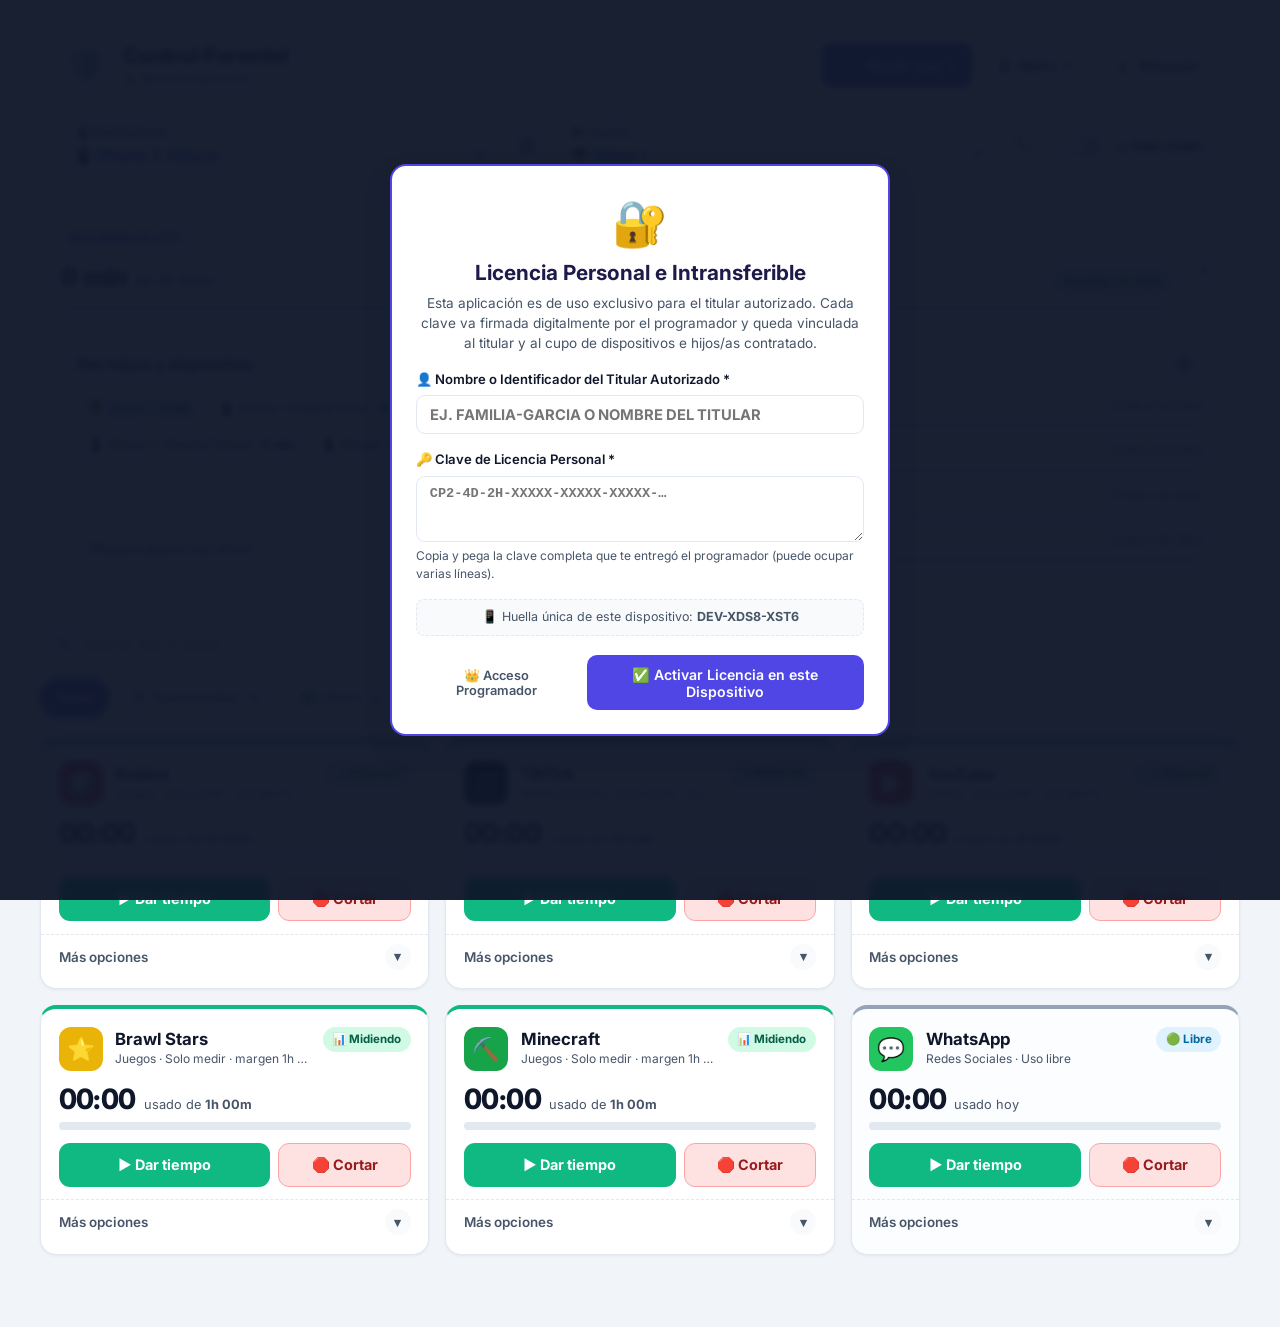
==== commit 19b53177: "Publicar ControlParen (PWA) en GitHub Pages Co-Authored-By: Claude Opus 5.5 <noreply@anthropic.com>" ====
--- a/index.html
+++ b/index.html
@@ -9,7 +9,9 @@
   <meta name="apple-mobile-web-app-title" content="ControlParen" />
   <link rel="manifest" href="manifest.json" />
   <title>Control Parental — Gestión de Tiempo y Corte en Vivo Multi-Dispositivo</title>
-  <!-- Sin fuentes ni recursos externos: la app no contacta con terceros al abrirse -->
+  <link rel="preconnect" href="https://fonts.googleapis.com">
+  <link rel="preconnect" href="https://fonts.gstatic.com" crossorigin>
+  <link href="https://fonts.googleapis.com/css2?family=Inter:wght@400;500;600;700;800&display=swap" rel="stylesheet">
   <link rel="stylesheet" href="styles.css" />
 </head>
 <body>
@@ -113,10 +115,6 @@
               <button type="button" id="btn-family-sync" class="dropdown-item" role="menuitem">
                 <span class="di-icon">🔗</span>
                 <span><strong>Sincronizar familia</strong><small><span id="sync-code-badge">Solo este dispositivo</span></small></span>
-              </button>
-              <button type="button" id="btn-privacy" class="dropdown-item" role="menuitem">
-                <span class="di-icon">🔒</span>
-                <span><strong>Privacidad y mis datos</strong><small>Copia de seguridad, importar o borrar</small></span>
               </button>
               <div class="dropdown-divider"></div>
               <div class="dropdown-label">Guías</div>
@@ -589,16 +587,6 @@
             <button type="button" id="btn-disconnect-sync" class="btn btn-ghost">⏏️ Desconectar</button>
           </div>
           <small class="help-text" id="sync-status-msg">Los dispositivos con el mismo código comparten los tiempos y reciben los cortes al instante. Nadie sin el código puede leer ni enviar datos (tampoco el programador).</small>
-
-          <details class="sync-advanced">
-            <summary>⚙️ Servidor de retransmisión (opcional, avanzado)</summary>
-            <p class="help-text">La sincronización es <strong>opcional y la gestionáis vosotros</strong>. Los mensajes, siempre cifrados, pasan por un servidor de retransmisión efímero compatible con <em>ntfy</em> (por defecto el servicio público y gratuito <code>https://ntfy.sh</code>, que borra los mensajes en unas horas). Si lo preferís, podéis usar vuestro propio servidor ntfy. Ningún dato pasa por servidores del programador.</p>
-            <div class="form-row" style="align-items:center; flex-wrap:wrap;">
-              <input type="url" id="sync-relay-input" class="flex-1" placeholder="https://ntfy.sh" autocomplete="off" spellcheck="false" style="min-width:200px;" />
-              <button type="button" id="btn-save-relay" class="btn btn-secondary">Guardar servidor</button>
-            </div>
-            <small class="help-text">Debe empezar por <code>https://</code>. Todos los dispositivos de la familia deben usar el mismo servidor.</small>
-          </details>
         </div>
 
         <hr class="divider" />
@@ -625,50 +613,6 @@
 
       <div class="modal-actions">
         <button type="button" class="btn btn-primary" data-close="modal-family-sync">Listo</button>
-      </div>
-    </div>
-  </div>
-
-  <!-- MODAL: Privacidad y datos (los datos son 100% del usuario y viven en su dispositivo) -->
-  <div id="modal-privacy" class="modal-backdrop hidden">
-    <div class="modal-card modal-lg">
-      <div class="modal-header">
-        <div>
-          <h3>🔒 Privacidad y mis datos</h3>
-          <p class="subtitle">Esta app es completamente tuya y funciona en tus dispositivos.</p>
-        </div>
-        <button class="modal-close" data-close="modal-privacy">✕</button>
-      </div>
-
-      <ul class="privacy-list">
-        <li>📱 <strong>Todo se guarda solo en este dispositivo</strong> (almacenamiento interno del navegador): perfiles de hijos/as, tiempos, márgenes y configuración.</li>
-        <li>🚫 <strong>Sin cuentas, sin servidores del programador, sin publicidad ni analíticas.</strong> El programador no recibe, no almacena y no puede ver ningún dato tuyo.</li>
-        <li>🔗 <strong>Sincronización opcional y bajo tu control:</strong> solo si la activas, y siempre cifrada con el código secreto de tu familia a través de un canal de retransmisión efímero que tú eliges.</li>
-        <li>✈️ <strong>Funciona sin conexión</strong> una vez instalada en la pantalla de inicio.</li>
-        <li>🧹 <strong>Tú decides:</strong> puedes guardar una copia, pasarla a otro dispositivo o borrarlo todo cuando quieras. Si borras los datos del navegador sin copia, no se pueden recuperar (nadie más los tiene).</li>
-      </ul>
-
-      <div class="privacy-actions">
-        <div class="privacy-action">
-          <strong>💾 Guardar copia de seguridad</strong>
-          <small>Descarga un archivo con todos tus datos para guardarlo donde quieras.</small>
-          <button type="button" id="btn-export-data" class="btn btn-primary">Descargar copia</button>
-        </div>
-        <div class="privacy-action">
-          <strong>📥 Restaurar una copia</strong>
-          <small>Carga un archivo de copia guardado antes (sustituye los datos de este dispositivo).</small>
-          <label class="btn btn-secondary file-btn">Elegir archivo…<input type="file" id="input-import-data" accept=".json,application/json" hidden /></label>
-        </div>
-        <div class="privacy-action danger">
-          <strong>🗑️ Borrar todos los datos de este dispositivo</strong>
-          <small>Elimina perfiles, tiempos, configuración y licencia de este dispositivo.</small>
-          <button type="button" id="btn-wipe-data" class="btn btn-danger">Borrar todo</button>
-        </div>
-      </div>
-      <p id="privacy-status" class="help-text" style="margin-top:0.75rem;"></p>
-
-      <div class="modal-actions">
-        <button type="button" class="btn btn-primary" data-close="modal-privacy">Listo</button>
       </div>
     </div>
   </div>
--- a/styles.css
+++ b/styles.css
@@ -29,8 +29,7 @@
 }
 
 body {
-  /* Fuentes del propio sistema: sin descargas externas */
-  font-family: system-ui, -apple-system, BlinkMacSystemFont, 'Segoe UI', Roboto, 'Helvetica Neue', Arial, sans-serif;
+  font-family: 'Inter', -apple-system, BlinkMacSystemFont, sans-serif;
   background-color: var(--bg-page);
   color: var(--text-main);
   line-height: 1.5;
@@ -1852,80 +1851,3 @@
 @media (max-width: 640px) {
   .license-key-textarea { font-size: 16px; }
 }
-
-
-/* Privacidad y datos */
-.privacy-list {
-  list-style: none;
-  display: flex;
-  flex-direction: column;
-  gap: 0.55rem;
-  font-size: 0.88rem;
-  color: var(--text-secondary);
-  margin-bottom: 1rem;
-}
-
-.privacy-list strong { color: var(--text-main); }
-
-.privacy-actions {
-  display: grid;
-  grid-template-columns: repeat(auto-fit, minmax(min(210px, 100%), 1fr));
-  gap: 0.75rem;
-}
-
-.privacy-action {
-  display: flex;
-  flex-direction: column;
-  gap: 0.35rem;
-  padding: 0.85rem;
-  border: 1px solid var(--border);
-  border-radius: var(--radius-md);
-  background: var(--bg-subtle);
-}
-
-.privacy-action small {
-  font-size: 0.76rem;
-  color: var(--text-secondary);
-  flex: 1;
-}
-
-.privacy-action.danger {
-  border-color: #fecaca;
-  background: #fef2f2;
-}
-
-.privacy-action .btn { min-height: var(--tap); }
-
-.file-btn { cursor: pointer; }
-
-.sync-advanced {
-  margin-top: 0.75rem;
-  border: 1px solid var(--border);
-  border-radius: 10px;
-  padding: 0.6rem 0.8rem;
-  background: var(--bg-subtle);
-}
-
-.sync-advanced summary {
-  cursor: pointer;
-  font-size: 0.84rem;
-  font-weight: 600;
-  min-height: 32px;
-  display: flex;
-  align-items: center;
-}
-
-.sync-advanced[open] summary { margin-bottom: 0.4rem; }
-
-input[type="url"] {
-  padding: 0.6rem 0.8rem;
-  border: 1px solid var(--border);
-  border-radius: 9px;
-  font-size: 0.92rem;
-  font-family: inherit;
-  outline: none;
-}
-
-@media (max-width: 640px) {
-  input[type="url"] { font-size: 16px; }
-}
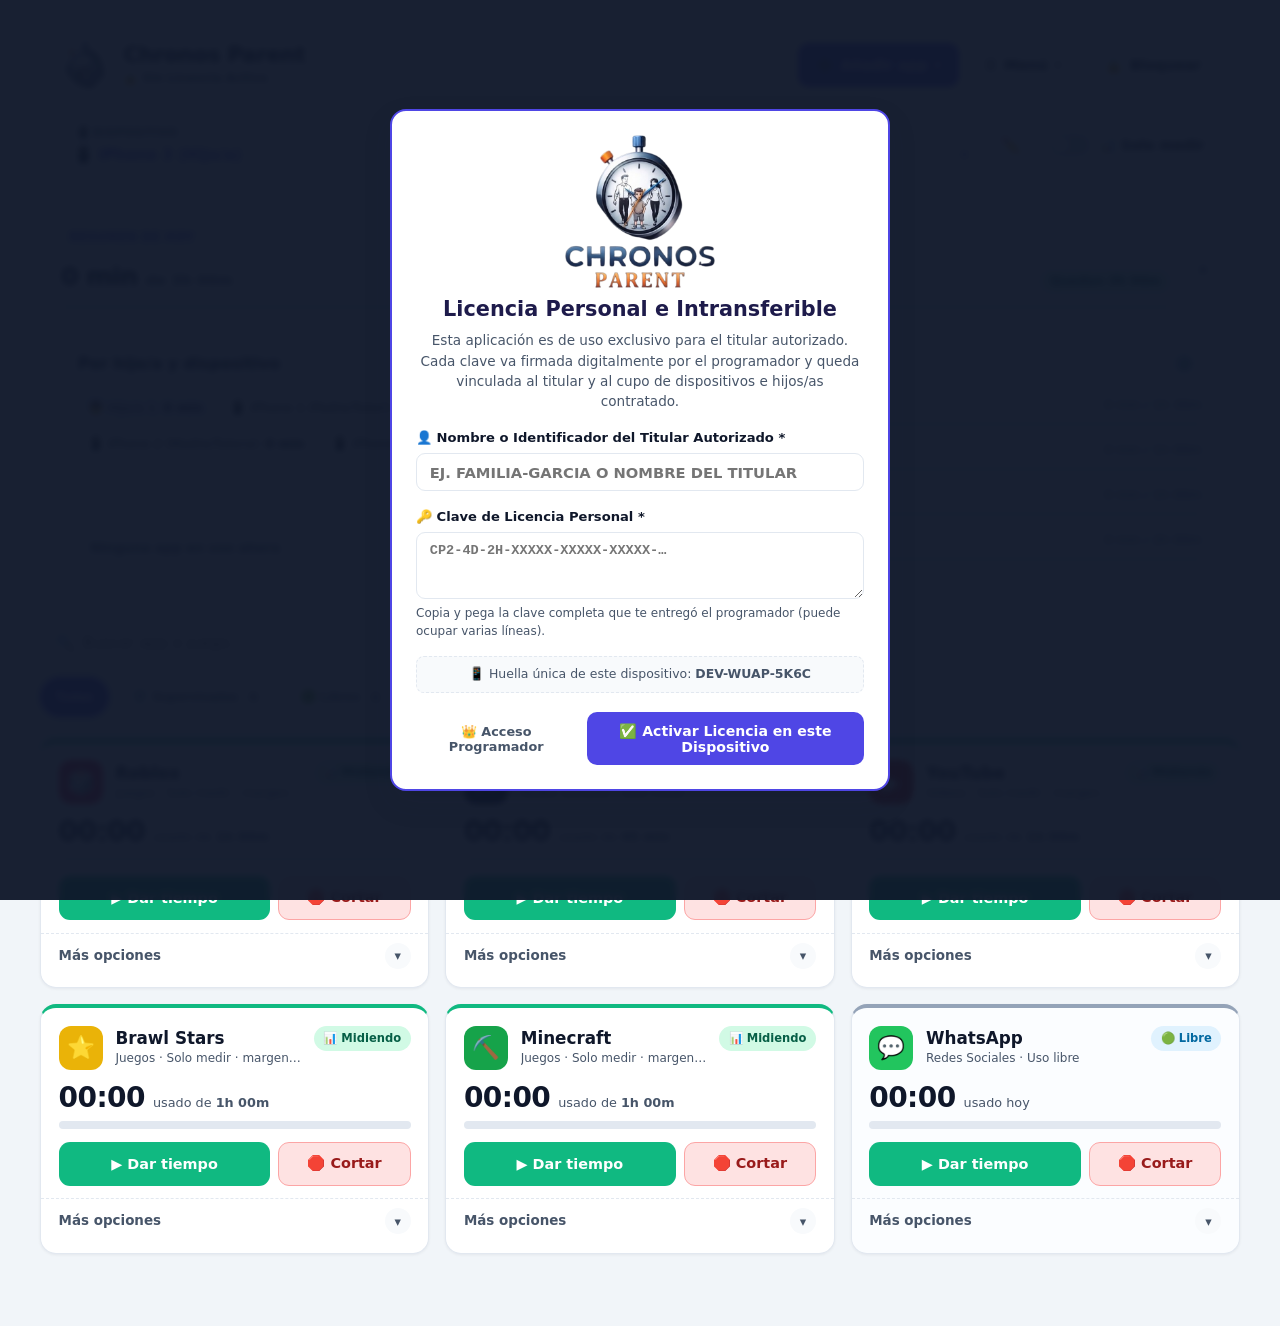
==== commit 88108d4d: "Nueva identidad: Chronos Parent (nombre, logo, iconos y pantallas de inicio) Co-Authored-By: Claude " ====
--- a/index.html
+++ b/index.html
@@ -6,20 +6,44 @@
   <meta name="theme-color" content="#4f46e5" />
   <meta name="apple-mobile-web-app-capable" content="yes" />
   <meta name="apple-mobile-web-app-status-bar-style" content="black-translucent" />
-  <meta name="apple-mobile-web-app-title" content="ControlParen" />
+  <meta name="apple-mobile-web-app-title" content="Chronos Parent" />
+  <meta name="application-name" content="Chronos Parent" />
   <link rel="manifest" href="manifest.json" />
-  <title>Control Parental — Gestión de Tiempo y Corte en Vivo Multi-Dispositivo</title>
-  <link rel="preconnect" href="https://fonts.googleapis.com">
-  <link rel="preconnect" href="https://fonts.gstatic.com" crossorigin>
-  <link href="https://fonts.googleapis.com/css2?family=Inter:wght@400;500;600;700;800&display=swap" rel="stylesheet">
+  <link rel="icon" href="icons/favicon.ico" sizes="48x48" />
+  <link rel="icon" type="image/png" sizes="32x32" href="icons/favicon-32.png" />
+  <link rel="icon" type="image/png" sizes="16x16" href="icons/favicon-16.png" />
+  <link rel="apple-touch-icon" href="icons/apple-touch-icon.png" />
+  <!-- Pantallas de inicio de iPhone/iPad (Android usa el icono y el color del manifest) -->
+  <link rel="apple-touch-startup-image" href="icons/splash-1290x2796.png" media="(device-width: 430px) and (device-height: 932px) and (-webkit-device-pixel-ratio: 3) and (orientation: portrait)" />
+  <link rel="apple-touch-startup-image" href="icons/splash-1179x2556.png" media="(device-width: 393px) and (device-height: 852px) and (-webkit-device-pixel-ratio: 3) and (orientation: portrait)" />
+  <link rel="apple-touch-startup-image" href="icons/splash-1284x2778.png" media="(device-width: 428px) and (device-height: 926px) and (-webkit-device-pixel-ratio: 3) and (orientation: portrait)" />
+  <link rel="apple-touch-startup-image" href="icons/splash-1170x2532.png" media="(device-width: 390px) and (device-height: 844px) and (-webkit-device-pixel-ratio: 3) and (orientation: portrait)" />
+  <link rel="apple-touch-startup-image" href="icons/splash-1125x2436.png" media="(device-width: 375px) and (device-height: 812px) and (-webkit-device-pixel-ratio: 3) and (orientation: portrait)" />
+  <link rel="apple-touch-startup-image" href="icons/splash-1242x2688.png" media="(device-width: 414px) and (device-height: 896px) and (-webkit-device-pixel-ratio: 3) and (orientation: portrait)" />
+  <link rel="apple-touch-startup-image" href="icons/splash-828x1792.png" media="(device-width: 414px) and (device-height: 896px) and (-webkit-device-pixel-ratio: 2) and (orientation: portrait)" />
+  <link rel="apple-touch-startup-image" href="icons/splash-1242x2208.png" media="(device-width: 414px) and (device-height: 736px) and (-webkit-device-pixel-ratio: 3) and (orientation: portrait)" />
+  <link rel="apple-touch-startup-image" href="icons/splash-750x1334.png" media="(device-width: 375px) and (device-height: 667px) and (-webkit-device-pixel-ratio: 2) and (orientation: portrait)" />
+  <link rel="apple-touch-startup-image" href="icons/splash-640x1136.png" media="(device-width: 320px) and (device-height: 568px) and (-webkit-device-pixel-ratio: 2) and (orientation: portrait)" />
+  <link rel="apple-touch-startup-image" href="icons/splash-2048x2732.png" media="(device-width: 1024px) and (device-height: 1366px) and (-webkit-device-pixel-ratio: 2) and (orientation: portrait)" />
+  <link rel="apple-touch-startup-image" href="icons/splash-1668x2388.png" media="(device-width: 834px) and (device-height: 1194px) and (-webkit-device-pixel-ratio: 2) and (orientation: portrait)" />
+  <link rel="apple-touch-startup-image" href="icons/splash-1640x2360.png" media="(device-width: 820px) and (device-height: 1180px) and (-webkit-device-pixel-ratio: 2) and (orientation: portrait)" />
+  <link rel="apple-touch-startup-image" href="icons/splash-1620x2160.png" media="(device-width: 810px) and (device-height: 1080px) and (-webkit-device-pixel-ratio: 2) and (orientation: portrait)" />
+  <link rel="apple-touch-startup-image" href="icons/splash-1536x2048.png" media="(device-width: 768px) and (device-height: 1024px) and (-webkit-device-pixel-ratio: 2) and (orientation: portrait)" />
+  <title>Chronos Parent — Control parental de tiempo y corte en vivo</title>
+  <!-- Sin fuentes ni recursos externos: la app no contacta con terceros al abrirse -->
   <link rel="stylesheet" href="styles.css" />
 </head>
 <body>
+  <!-- Pantalla de bienvenida con el logo (se oculta sola al cargar la app) -->
+  <div id="app-splash" class="app-splash" aria-hidden="true">
+    <img src="icons/logo-chronos-parent.png" alt="" width="441" height="450" />
+  </div>
+
   <!-- PANTALLA DE BLOQUEO DE LICENCIA PERSONAL E INTRANSFERIBLE (Solo si no está activada) -->
   <div id="license-gate-overlay" class="modal-backdrop hidden" style="z-index: 500; background: rgba(15, 23, 42, 0.96);">
     <div class="modal-card" style="max-width: 500px; border: 2px solid #4f46e5;">
       <div style="text-align: center; margin-bottom: 1rem;">
-        <div style="font-size: 2.8rem;">🔐</div>
+        <img class="gate-logo" src="icons/logo-chronos-parent.png" alt="Chronos Parent" width="441" height="450" />
         <h3 style="font-size: 1.3rem; color: #1e1b4b;">Licencia Personal e Intransferible</h3>
         <p class="subtitle" style="margin-top: 0.3rem;">
           Esta aplicación es de uso exclusivo para el titular autorizado. Cada clave va firmada digitalmente por el programador y queda vinculada al titular y al cupo de dispositivos e hijos/as contratado.
@@ -72,9 +96,9 @@
     <header class="top-header">
       <div class="header-row">
         <div class="brand">
-          <div class="brand-logo">🛡️</div>
+          <img class="brand-logo-img" src="icons/icon-192.png" alt="" width="48" height="48" />
           <div class="brand-text">
-            <h1>Control Parental</h1>
+            <h1>Chronos Parent</h1>
             <span class="license-chip" id="license-status-pill">🔐 Licencia Activa</span>
           </div>
         </div>
@@ -115,6 +139,10 @@
               <button type="button" id="btn-family-sync" class="dropdown-item" role="menuitem">
                 <span class="di-icon">🔗</span>
                 <span><strong>Sincronizar familia</strong><small><span id="sync-code-badge">Solo este dispositivo</span></small></span>
+              </button>
+              <button type="button" id="btn-privacy" class="dropdown-item" role="menuitem">
+                <span class="di-icon">🔒</span>
+                <span><strong>Privacidad y mis datos</strong><small>Copia de seguridad, importar o borrar</small></span>
               </button>
               <div class="dropdown-divider"></div>
               <div class="dropdown-label">Guías</div>
@@ -587,6 +615,16 @@
             <button type="button" id="btn-disconnect-sync" class="btn btn-ghost">⏏️ Desconectar</button>
           </div>
           <small class="help-text" id="sync-status-msg">Los dispositivos con el mismo código comparten los tiempos y reciben los cortes al instante. Nadie sin el código puede leer ni enviar datos (tampoco el programador).</small>
+
+          <details class="sync-advanced">
+            <summary>⚙️ Servidor de retransmisión (opcional, avanzado)</summary>
+            <p class="help-text">La sincronización es <strong>opcional y la gestionáis vosotros</strong>. Los mensajes, siempre cifrados, pasan por un servidor de retransmisión efímero compatible con <em>ntfy</em> (por defecto el servicio público y gratuito <code>https://ntfy.sh</code>, que borra los mensajes en unas horas). Si lo preferís, podéis usar vuestro propio servidor ntfy. Ningún dato pasa por servidores del programador.</p>
+            <div class="form-row" style="align-items:center; flex-wrap:wrap;">
+              <input type="url" id="sync-relay-input" class="flex-1" placeholder="https://ntfy.sh" autocomplete="off" spellcheck="false" style="min-width:200px;" />
+              <button type="button" id="btn-save-relay" class="btn btn-secondary">Guardar servidor</button>
+            </div>
+            <small class="help-text">Debe empezar por <code>https://</code>. Todos los dispositivos de la familia deben usar el mismo servidor.</small>
+          </details>
         </div>
 
         <hr class="divider" />
@@ -613,6 +651,50 @@
 
       <div class="modal-actions">
         <button type="button" class="btn btn-primary" data-close="modal-family-sync">Listo</button>
+      </div>
+    </div>
+  </div>
+
+  <!-- MODAL: Privacidad y datos (los datos son 100% del usuario y viven en su dispositivo) -->
+  <div id="modal-privacy" class="modal-backdrop hidden">
+    <div class="modal-card modal-lg">
+      <div class="modal-header">
+        <div>
+          <h3>🔒 Privacidad y mis datos</h3>
+          <p class="subtitle">Esta app es completamente tuya y funciona en tus dispositivos.</p>
+        </div>
+        <button class="modal-close" data-close="modal-privacy">✕</button>
+      </div>
+
+      <ul class="privacy-list">
+        <li>📱 <strong>Todo se guarda solo en este dispositivo</strong> (almacenamiento interno del navegador): perfiles de hijos/as, tiempos, márgenes y configuración.</li>
+        <li>🚫 <strong>Sin cuentas, sin servidores del programador, sin publicidad ni analíticas.</strong> El programador no recibe, no almacena y no puede ver ningún dato tuyo.</li>
+        <li>🔗 <strong>Sincronización opcional y bajo tu control:</strong> solo si la activas, y siempre cifrada con el código secreto de tu familia a través de un canal de retransmisión efímero que tú eliges.</li>
+        <li>✈️ <strong>Funciona sin conexión</strong> una vez instalada en la pantalla de inicio.</li>
+        <li>🧹 <strong>Tú decides:</strong> puedes guardar una copia, pasarla a otro dispositivo o borrarlo todo cuando quieras. Si borras los datos del navegador sin copia, no se pueden recuperar (nadie más los tiene).</li>
+      </ul>
+
+      <div class="privacy-actions">
+        <div class="privacy-action">
+          <strong>💾 Guardar copia de seguridad</strong>
+          <small>Descarga un archivo con todos tus datos para guardarlo donde quieras.</small>
+          <button type="button" id="btn-export-data" class="btn btn-primary">Descargar copia</button>
+        </div>
+        <div class="privacy-action">
+          <strong>📥 Restaurar una copia</strong>
+          <small>Carga un archivo de copia guardado antes (sustituye los datos de este dispositivo).</small>
+          <label class="btn btn-secondary file-btn">Elegir archivo…<input type="file" id="input-import-data" accept=".json,application/json" hidden /></label>
+        </div>
+        <div class="privacy-action danger">
+          <strong>🗑️ Borrar todos los datos de este dispositivo</strong>
+          <small>Elimina perfiles, tiempos, configuración y licencia de este dispositivo.</small>
+          <button type="button" id="btn-wipe-data" class="btn btn-danger">Borrar todo</button>
+        </div>
+      </div>
+      <p id="privacy-status" class="help-text" style="margin-top:0.75rem;"></p>
+
+      <div class="modal-actions">
+        <button type="button" class="btn btn-primary" data-close="modal-privacy">Listo</button>
       </div>
     </div>
   </div>
--- a/styles.css
+++ b/styles.css
@@ -29,7 +29,8 @@
 }
 
 body {
-  font-family: 'Inter', -apple-system, BlinkMacSystemFont, sans-serif;
+  /* Fuentes del propio sistema: sin descargas externas */
+  font-family: system-ui, -apple-system, BlinkMacSystemFont, 'Segoe UI', Roboto, 'Helvetica Neue', Arial, sans-serif;
   background-color: var(--bg-page);
   color: var(--text-main);
   line-height: 1.5;
@@ -1851,3 +1852,134 @@
 @media (max-width: 640px) {
   .license-key-textarea { font-size: 16px; }
 }
+
+
+/* Privacidad y datos */
+.privacy-list {
+  list-style: none;
+  display: flex;
+  flex-direction: column;
+  gap: 0.55rem;
+  font-size: 0.88rem;
+  color: var(--text-secondary);
+  margin-bottom: 1rem;
+}
+
+.privacy-list strong { color: var(--text-main); }
+
+.privacy-actions {
+  display: grid;
+  grid-template-columns: repeat(auto-fit, minmax(min(210px, 100%), 1fr));
+  gap: 0.75rem;
+}
+
+.privacy-action {
+  display: flex;
+  flex-direction: column;
+  gap: 0.35rem;
+  padding: 0.85rem;
+  border: 1px solid var(--border);
+  border-radius: var(--radius-md);
+  background: var(--bg-subtle);
+}
+
+.privacy-action small {
+  font-size: 0.76rem;
+  color: var(--text-secondary);
+  flex: 1;
+}
+
+.privacy-action.danger {
+  border-color: #fecaca;
+  background: #fef2f2;
+}
+
+.privacy-action .btn { min-height: var(--tap); }
+
+.file-btn { cursor: pointer; }
+
+.sync-advanced {
+  margin-top: 0.75rem;
+  border: 1px solid var(--border);
+  border-radius: 10px;
+  padding: 0.6rem 0.8rem;
+  background: var(--bg-subtle);
+}
+
+.sync-advanced summary {
+  cursor: pointer;
+  font-size: 0.84rem;
+  font-weight: 600;
+  min-height: 32px;
+  display: flex;
+  align-items: center;
+}
+
+.sync-advanced[open] summary { margin-bottom: 0.4rem; }
+
+input[type="url"] {
+  padding: 0.6rem 0.8rem;
+  border: 1px solid var(--border);
+  border-radius: 9px;
+  font-size: 0.92rem;
+  font-family: inherit;
+  outline: none;
+}
+
+@media (max-width: 640px) {
+  input[type="url"] { font-size: 16px; }
+}
+
+
+/* ===== Identidad Chronos Parent ===== */
+.brand-logo-img {
+  width: 48px;
+  height: 48px;
+  object-fit: contain;
+  flex-shrink: 0;
+}
+
+.gate-logo {
+  display: block;
+  width: 150px;
+  height: auto;
+  margin: 0 auto 0.4rem;
+}
+
+/* Pantalla de bienvenida: fondo blanco como el logo; si el JavaScript fallase, se oculta sola */
+.app-splash {
+  position: fixed;
+  inset: 0;
+  z-index: 1000;
+  display: flex;
+  align-items: center;
+  justify-content: center;
+  background: #ffffff;
+  transition: opacity 0.35s ease, visibility 0.35s ease;
+  animation: splashAutoHide 0.35s ease 3s forwards;
+}
+
+.app-splash img {
+  width: min(62vw, 40vh, 320px);
+  height: auto;
+  animation: splashPop 0.5s ease-out both;
+}
+
+.app-splash.is-hidden {
+  opacity: 0;
+  visibility: hidden;
+  pointer-events: none;
+}
+
+@keyframes splashPop {
+  from { opacity: 0; transform: scale(0.94); }
+  to { opacity: 1; transform: none; }
+}
+
+@keyframes splashAutoHide {
+  to { opacity: 0; visibility: hidden; pointer-events: none; }
+}
+
+@media (max-width: 360px) {
+  .brand-logo-img { width: 36px; height: 36px; }
+}
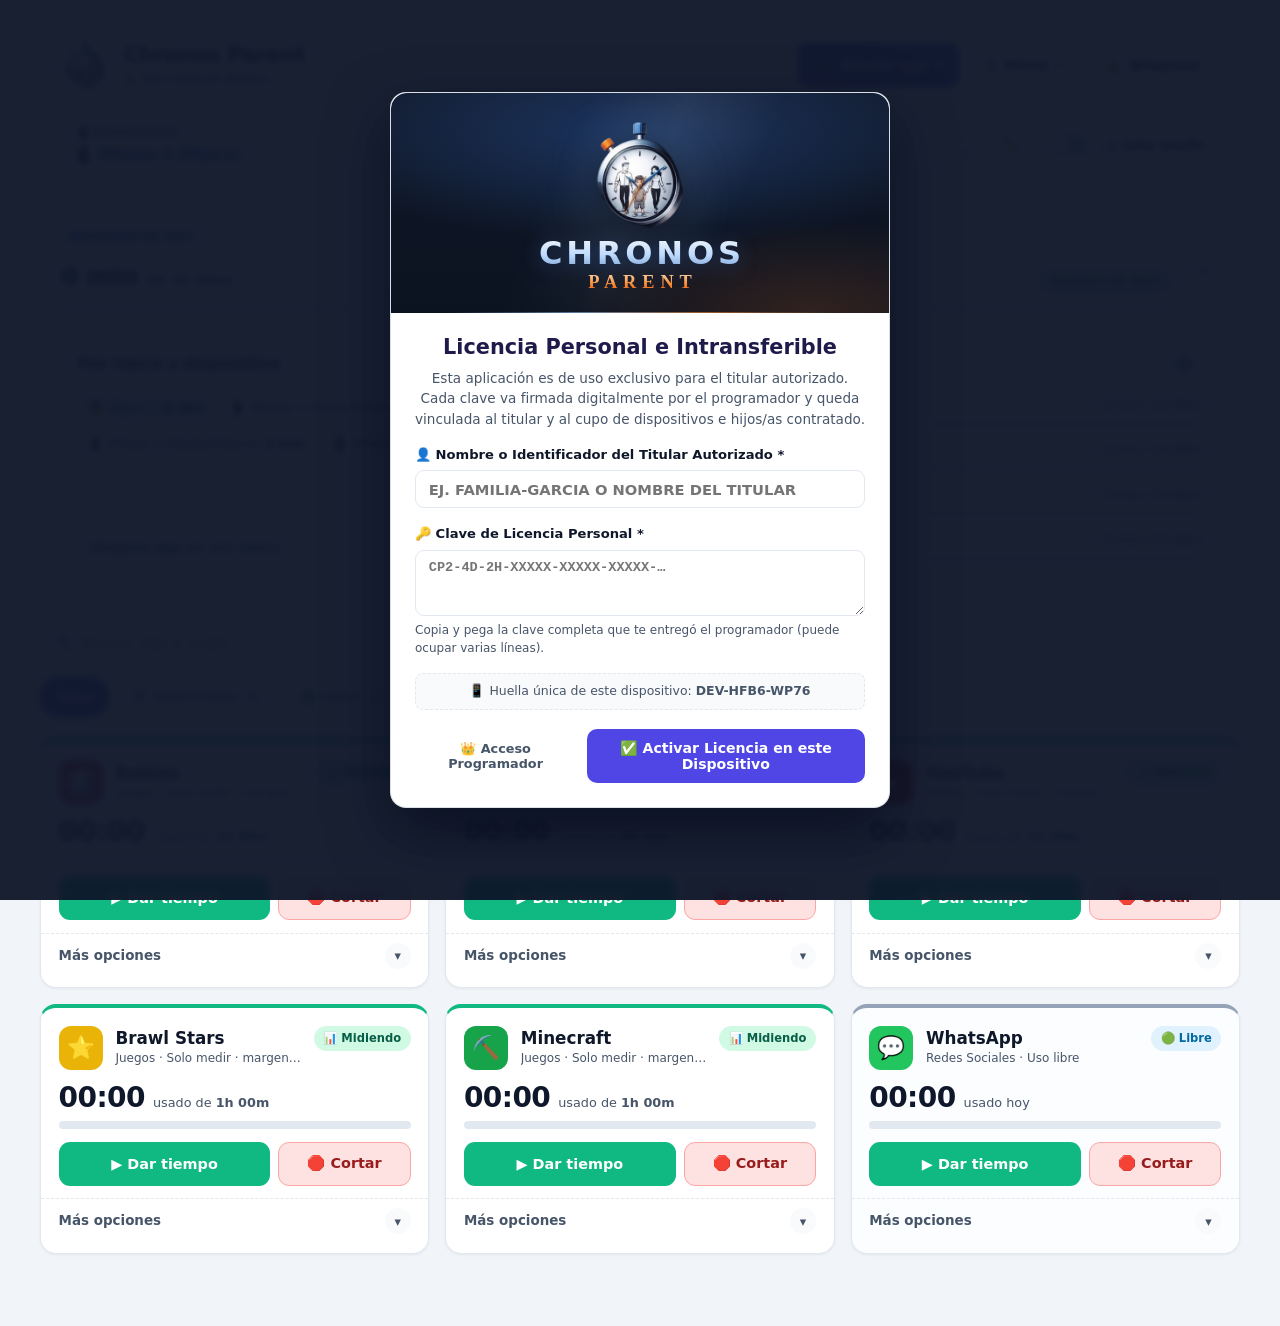
==== commit 9604cc8a: "Activación: cabecera oscura de marca integrada con el logo (cronómetro + nombre en texto claro) Co-A" ====
--- a/index.html
+++ b/index.html
@@ -41,9 +41,16 @@
 
   <!-- PANTALLA DE BLOQUEO DE LICENCIA PERSONAL E INTRANSFERIBLE (Solo si no está activada) -->
   <div id="license-gate-overlay" class="modal-backdrop hidden" style="z-index: 500; background: rgba(15, 23, 42, 0.96);">
-    <div class="modal-card" style="max-width: 500px; border: 2px solid #4f46e5;">
+    <div class="modal-card gate-card">
+      <!-- Cabecera oscura de marca: el cronómetro luce sobre fondo oscuro y el nombre va como texto claro -->
+      <div class="gate-hero" role="img" aria-label="Chronos Parent">
+        <img class="gate-hero-watch" src="icons/icon-512.png" alt="" width="512" height="512" />
+        <div class="gate-wordmark" aria-hidden="true">
+          <span class="wm-chronos">CHRONOS</span>
+          <span class="wm-parent">PARENT</span>
+        </div>
+      </div>
       <div style="text-align: center; margin-bottom: 1rem;">
-        <img class="gate-logo" src="icons/logo-chronos-parent.png" alt="Chronos Parent" width="441" height="450" />
         <h3 style="font-size: 1.3rem; color: #1e1b4b;">Licencia Personal e Intransferible</h3>
         <p class="subtitle" style="margin-top: 0.3rem;">
           Esta aplicación es de uso exclusivo para el titular autorizado. Cada clave va firmada digitalmente por el programador y queda vinculada al titular y al cupo de dispositivos e hijos/as contratado.
--- a/styles.css
+++ b/styles.css
@@ -1939,11 +1939,112 @@
   flex-shrink: 0;
 }
 
-.gate-logo {
-  display: block;
-  width: 150px;
-  height: auto;
-  margin: 0 auto 0.4rem;
+/* ----- Tarjeta de activación con cabecera oscura de marca ----- */
+.gate-card {
+  --gate-pad-x: 1.5rem;
+  --gate-pad-top: 1.5rem;
+  max-width: 500px;
+  border: 1px solid rgba(148, 163, 184, 0.35);
+  box-shadow: 0 24px 60px rgba(2, 6, 23, 0.55);
+}
+
+.gate-hero {
+  position: relative;
+  overflow: hidden;
+  isolation: isolate;
+  margin: calc(-1 * var(--gate-pad-top)) calc(-1 * var(--gate-pad-x)) 1.15rem;
+  padding: 1.6rem 1rem 1.35rem;
+  border-radius: var(--radius-lg) var(--radius-lg) 0 0;
+  display: flex;
+  flex-direction: column;
+  align-items: center;
+  gap: 0.35rem;
+  text-align: center;
+  /* Fondo azul noche con halos suaves azul y naranja (colores del logo) */
+  background:
+    radial-gradient(120% 85% at 50% 18%, rgba(59, 130, 246, 0.28) 0%, rgba(59, 130, 246, 0) 60%),
+    radial-gradient(70% 60% at 85% 100%, rgba(249, 115, 22, 0.16) 0%, rgba(249, 115, 22, 0) 70%),
+    linear-gradient(180deg, #111827 0%, #0b1220 100%);
+}
+
+/* Brillo diagonal muy sutil que se difumina hacia los bordes */
+.gate-hero::before {
+  content: "";
+  position: absolute;
+  inset: -40% -20%;
+  z-index: -1;
+  background: linear-gradient(115deg, transparent 38%, rgba(255, 255, 255, 0.07) 50%, transparent 62%);
+  -webkit-mask-image: radial-gradient(70% 60% at 50% 45%, #000 30%, transparent 75%);
+  mask-image: radial-gradient(70% 60% at 50% 45%, #000 30%, transparent 75%);
+  pointer-events: none;
+}
+
+/* Línea de luz inferior que separa con suavidad la cabecera del contenido blanco */
+.gate-hero::after {
+  content: "";
+  position: absolute;
+  left: 12%;
+  right: 12%;
+  bottom: 0;
+  height: 1px;
+  background: linear-gradient(90deg, transparent, rgba(147, 197, 253, 0.55), rgba(251, 146, 60, 0.55), transparent);
+}
+
+.gate-hero-watch {
+  width: 112px;
+  height: 112px;
+  object-fit: contain;
+  filter: drop-shadow(0 10px 18px rgba(0, 0, 0, 0.55)) drop-shadow(0 0 22px rgba(96, 165, 250, 0.18));
+}
+
+.gate-wordmark {
+  display: flex;
+  flex-direction: column;
+  align-items: center;
+  line-height: 1;
+  user-select: none;
+}
+
+.wm-chronos {
+  font-size: 2rem;
+  font-weight: 800;
+  letter-spacing: 0.12em;
+  margin-right: -0.12em; /* compensa el espaciado final para centrar */
+  background: linear-gradient(180deg, #f1f5f9 0%, #bfdbfe 55%, #7fa6d6 100%);
+  -webkit-background-clip: text;
+  background-clip: text;
+  color: transparent;
+  filter: drop-shadow(0 2px 10px rgba(59, 130, 246, 0.3));
+}
+
+.wm-parent {
+  margin-top: 0.3rem;
+  font-family: Georgia, 'Times New Roman', serif;
+  font-size: 1.15rem;
+  font-weight: 700;
+  letter-spacing: 0.32em;
+  margin-right: -0.32em;
+  background: linear-gradient(180deg, #fed7aa 0%, #fb923c 55%, #ea580c 100%);
+  -webkit-background-clip: text;
+  background-clip: text;
+  color: transparent;
+}
+
+@media (max-width: 640px) {
+  .gate-card {
+    --gate-pad-x: 1rem;
+    --gate-pad-top: 1.15rem;
+  }
+  .gate-hero {
+    border-radius: 18px 18px 0 0;
+    padding: 1.3rem 1rem 1.1rem;
+  }
+  .gate-hero-watch {
+    width: 92px;
+    height: 92px;
+  }
+  .wm-chronos { font-size: 1.7rem; }
+  .wm-parent { font-size: 1rem; }
 }
 
 /* Pantalla de bienvenida: fondo blanco como el logo; si el JavaScript fallase, se oculta sola */
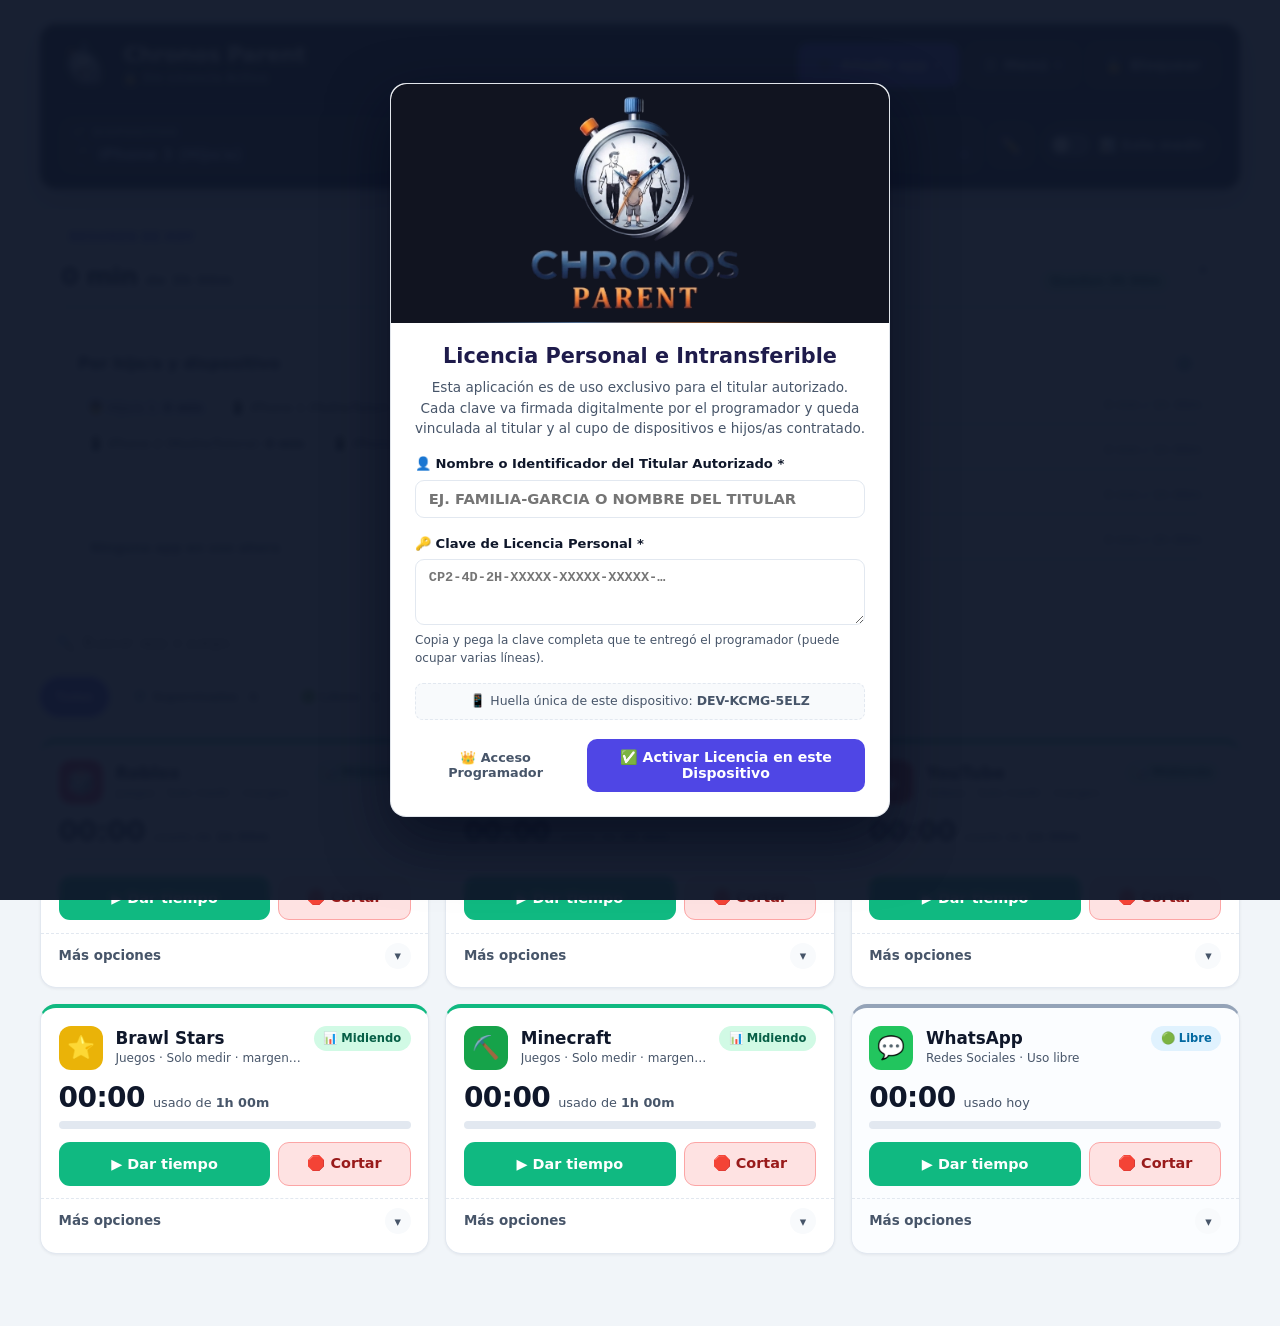
==== commit 6138a250: "Identidad definitiva: logo con fondo azul marino (#111420) en iconos, splash, cabeceras y activación" ====
--- a/index.html
+++ b/index.html
@@ -3,7 +3,7 @@
 <head>
   <meta charset="UTF-8" />
   <meta name="viewport" content="width=device-width, initial-scale=1.0, viewport-fit=cover" />
-  <meta name="theme-color" content="#4f46e5" />
+  <meta name="theme-color" content="#111420" />
   <meta name="apple-mobile-web-app-capable" content="yes" />
   <meta name="apple-mobile-web-app-status-bar-style" content="black-translucent" />
   <meta name="apple-mobile-web-app-title" content="Chronos Parent" />
@@ -36,7 +36,7 @@
 <body>
   <!-- Pantalla de bienvenida con el logo (se oculta sola al cargar la app) -->
   <div id="app-splash" class="app-splash" aria-hidden="true">
-    <img src="icons/logo-chronos-parent.png" alt="" width="441" height="450" />
+    <img src="icons/logo-chronos-parent.png" alt="" width="621" height="554" />
   </div>
 
   <!-- PANTALLA DE BLOQUEO DE LICENCIA PERSONAL E INTRANSFERIBLE (Solo si no está activada) -->
@@ -44,11 +44,7 @@
     <div class="modal-card gate-card">
       <!-- Cabecera oscura de marca: el cronómetro luce sobre fondo oscuro y el nombre va como texto claro -->
       <div class="gate-hero" role="img" aria-label="Chronos Parent">
-        <img class="gate-hero-watch" src="icons/icon-512.png" alt="" width="512" height="512" />
-        <div class="gate-wordmark" aria-hidden="true">
-          <span class="wm-chronos">CHRONOS</span>
-          <span class="wm-parent">PARENT</span>
-        </div>
+        <img class="gate-hero-logo" src="icons/logo-chronos-parent.png" alt="" width="621" height="554" />
       </div>
       <div style="text-align: center; margin-bottom: 1rem;">
         <h3 style="font-size: 1.3rem; color: #1e1b4b;">Licencia Personal e Intransferible</h3>
--- a/styles.css
+++ b/styles.css
@@ -1787,12 +1787,12 @@
 /* Cabecera en móviles muy estrechos (iPhone SE, 320 px) */
 .header-row .brand {
   flex: 1;
-  min-width: 0;
+  min-width: auto; /* nunca más estrecho que la palabra más larga del título */
 }
 
 .brand-text h1 {
   line-height: 1.15;
-  overflow-wrap: anywhere;
+  overflow-wrap: break-word; /* corta solo entre palabras */
 }
 
 @media (max-width: 360px) {
@@ -1939,47 +1939,27 @@
   flex-shrink: 0;
 }
 
-/* ----- Tarjeta de activación con cabecera oscura de marca ----- */
+/* ----- Tarjeta de activación con cabecera azul marino de marca ----- */
 .gate-card {
   --gate-pad-x: 1.5rem;
   --gate-pad-top: 1.5rem;
   max-width: 500px;
-  border: 1px solid rgba(148, 163, 184, 0.35);
-  box-shadow: 0 24px 60px rgba(2, 6, 23, 0.55);
+  border: 1px solid rgba(148, 163, 184, 0.28);
+  box-shadow: 0 24px 60px rgba(2, 6, 23, 0.6);
 }
 
 .gate-hero {
   position: relative;
-  overflow: hidden;
-  isolation: isolate;
   margin: calc(-1 * var(--gate-pad-top)) calc(-1 * var(--gate-pad-x)) 1.15rem;
-  padding: 1.6rem 1rem 1.35rem;
+  padding: 0.6rem 1rem 0.4rem;
   border-radius: var(--radius-lg) var(--radius-lg) 0 0;
   display: flex;
-  flex-direction: column;
-  align-items: center;
-  gap: 0.35rem;
-  text-align: center;
-  /* Fondo azul noche con halos suaves azul y naranja (colores del logo) */
-  background:
-    radial-gradient(120% 85% at 50% 18%, rgba(59, 130, 246, 0.28) 0%, rgba(59, 130, 246, 0) 60%),
-    radial-gradient(70% 60% at 85% 100%, rgba(249, 115, 22, 0.16) 0%, rgba(249, 115, 22, 0) 70%),
-    linear-gradient(180deg, #111827 0%, #0b1220 100%);
-}
-
-/* Brillo diagonal muy sutil que se difumina hacia los bordes */
-.gate-hero::before {
-  content: "";
-  position: absolute;
-  inset: -40% -20%;
-  z-index: -1;
-  background: linear-gradient(115deg, transparent 38%, rgba(255, 255, 255, 0.07) 50%, transparent 62%);
-  -webkit-mask-image: radial-gradient(70% 60% at 50% 45%, #000 30%, transparent 75%);
-  mask-image: radial-gradient(70% 60% at 50% 45%, #000 30%, transparent 75%);
-  pointer-events: none;
-}
-
-/* Línea de luz inferior que separa con suavidad la cabecera del contenido blanco */
+  justify-content: center;
+  /* Mismo azul marino que el fondo del logo: los bordes difuminados de la imagen se funden sin costuras */
+  background: var(--brand-navy);
+}
+
+/* Línea de luz que separa con suavidad la cabecera azul marino del contenido blanco */
 .gate-hero::after {
   content: "";
   position: absolute;
@@ -1987,47 +1967,13 @@
   right: 12%;
   bottom: 0;
   height: 1px;
-  background: linear-gradient(90deg, transparent, rgba(147, 197, 253, 0.55), rgba(251, 146, 60, 0.55), transparent);
-}
-
-.gate-hero-watch {
-  width: 112px;
-  height: 112px;
-  object-fit: contain;
-  filter: drop-shadow(0 10px 18px rgba(0, 0, 0, 0.55)) drop-shadow(0 0 22px rgba(96, 165, 250, 0.18));
-}
-
-.gate-wordmark {
-  display: flex;
-  flex-direction: column;
-  align-items: center;
-  line-height: 1;
-  user-select: none;
-}
-
-.wm-chronos {
-  font-size: 2rem;
-  font-weight: 800;
-  letter-spacing: 0.12em;
-  margin-right: -0.12em; /* compensa el espaciado final para centrar */
-  background: linear-gradient(180deg, #f1f5f9 0%, #bfdbfe 55%, #7fa6d6 100%);
-  -webkit-background-clip: text;
-  background-clip: text;
-  color: transparent;
-  filter: drop-shadow(0 2px 10px rgba(59, 130, 246, 0.3));
-}
-
-.wm-parent {
-  margin-top: 0.3rem;
-  font-family: Georgia, 'Times New Roman', serif;
-  font-size: 1.15rem;
-  font-weight: 700;
-  letter-spacing: 0.32em;
-  margin-right: -0.32em;
-  background: linear-gradient(180deg, #fed7aa 0%, #fb923c 55%, #ea580c 100%);
-  -webkit-background-clip: text;
-  background-clip: text;
-  color: transparent;
+  background: linear-gradient(90deg, transparent, rgba(147, 197, 253, 0.5), rgba(251, 146, 60, 0.5), transparent);
+}
+
+.gate-hero-logo {
+  display: block;
+  width: min(250px, 70%);
+  height: auto;
 }
 
 @media (max-width: 640px) {
@@ -2037,17 +1983,13 @@
   }
   .gate-hero {
     border-radius: 18px 18px 0 0;
-    padding: 1.3rem 1rem 1.1rem;
-  }
-  .gate-hero-watch {
-    width: 92px;
-    height: 92px;
-  }
-  .wm-chronos { font-size: 1.7rem; }
-  .wm-parent { font-size: 1rem; }
-}
-
-/* Pantalla de bienvenida: fondo blanco como el logo; si el JavaScript fallase, se oculta sola */
+  }
+  .gate-hero-logo {
+    width: min(210px, 66%);
+  }
+}
+
+/* Pantalla de bienvenida: azul marino como el logo; si el JavaScript fallase, se oculta sola */
 .app-splash {
   position: fixed;
   inset: 0;
@@ -2055,13 +1997,13 @@
   display: flex;
   align-items: center;
   justify-content: center;
-  background: #ffffff;
+  background: var(--brand-navy);
   transition: opacity 0.35s ease, visibility 0.35s ease;
   animation: splashAutoHide 0.35s ease 3s forwards;
 }
 
 .app-splash img {
-  width: min(62vw, 40vh, 320px);
+  width: min(70vw, 46vh, 360px);
   height: auto;
   animation: splashPop 0.5s ease-out both;
 }
@@ -2084,3 +2026,122 @@
 @media (max-width: 360px) {
   .brand-logo-img { width: 36px; height: 36px; }
 }
+
+
+/* =====================================================================
+   TEMA DE MARCA AZUL MARINO (#111420, el fondo del logo definitivo)
+   Cabecera de la app, tarjeta de activación y pantalla de bienvenida
+   comparten exactamente el mismo color para una estética unificada.
+   ===================================================================== */
+:root {
+  --brand-navy: #111420;
+  --brand-navy-soft: rgba(255, 255, 255, 0.06);
+  --brand-navy-line: rgba(255, 255, 255, 0.13);
+  --brand-navy-text: #e2e8f0;
+  --brand-navy-muted: #94a3b8;
+}
+
+.top-header {
+  background: var(--brand-navy);
+  border-color: var(--brand-navy-line);
+  box-shadow: 0 10px 30px rgba(2, 6, 23, 0.25);
+  color: var(--brand-navy-text);
+}
+
+.top-header .brand h1 {
+  color: #f8fafc;
+}
+
+.top-header .license-chip {
+  color: var(--brand-navy-muted);
+}
+
+.brand-logo-img {
+  border-radius: 11px;
+}
+
+.top-header .btn-outline {
+  background: var(--brand-navy-soft);
+  border-color: var(--brand-navy-line);
+  color: var(--brand-navy-text);
+}
+
+.top-header .btn-outline:hover {
+  background: rgba(255, 255, 255, 0.12);
+  border-color: rgba(255, 255, 255, 0.24);
+}
+
+.top-header .btn-lock.locked {
+  background: rgba(245, 158, 11, 0.18);
+  border-color: rgba(251, 191, 36, 0.6);
+  color: #fde68a;
+}
+
+.top-header .context-bar {
+  border-top-color: var(--brand-navy-line);
+}
+
+.top-header .context-field {
+  background: var(--brand-navy-soft);
+  border-color: var(--brand-navy-line);
+}
+
+.top-header .context-field:hover,
+.top-header .context-field:focus-within {
+  border-color: rgba(165, 180, 252, 0.7);
+}
+
+.top-header .context-label {
+  color: var(--brand-navy-muted);
+}
+
+.top-header .context-select {
+  color: #c7d2fe;
+}
+
+/* Lista desplegable nativa: fondo claro y texto oscuro para que siempre se lea */
+.top-header .context-select option {
+  color: #0f172a;
+  background: #ffffff;
+}
+
+.top-header .select-wrap::after {
+  color: #a5b4fc;
+}
+
+.top-header .btn-icon {
+  background: var(--brand-navy-soft);
+  border-color: var(--brand-navy-line);
+}
+
+.top-header .btn-icon:hover {
+  background: rgba(255, 255, 255, 0.12);
+  border-color: rgba(165, 180, 252, 0.7);
+}
+
+.top-header .mode-switch {
+  background: var(--brand-navy-soft);
+  border-color: var(--brand-navy-line);
+  color: var(--brand-navy-text);
+}
+
+.top-header .mode-switch-track {
+  background: rgba(148, 163, 184, 0.45);
+}
+
+.top-header .mode-switch.is-cut {
+  background: rgba(239, 68, 68, 0.16);
+  border-color: rgba(248, 113, 113, 0.55);
+  color: #fecaca;
+}
+
+.top-header .mode-switch.is-cut .mode-switch-track {
+  background: var(--danger);
+}
+
+/* La línea de licencia se recorta con "…" y no influye en el ancho mínimo de la cabecera:
+   así el título solo pasa de línea entre palabras y los botones nunca se salen. */
+.header-row .license-chip {
+  width: 0;
+  min-width: 100%;
+}
